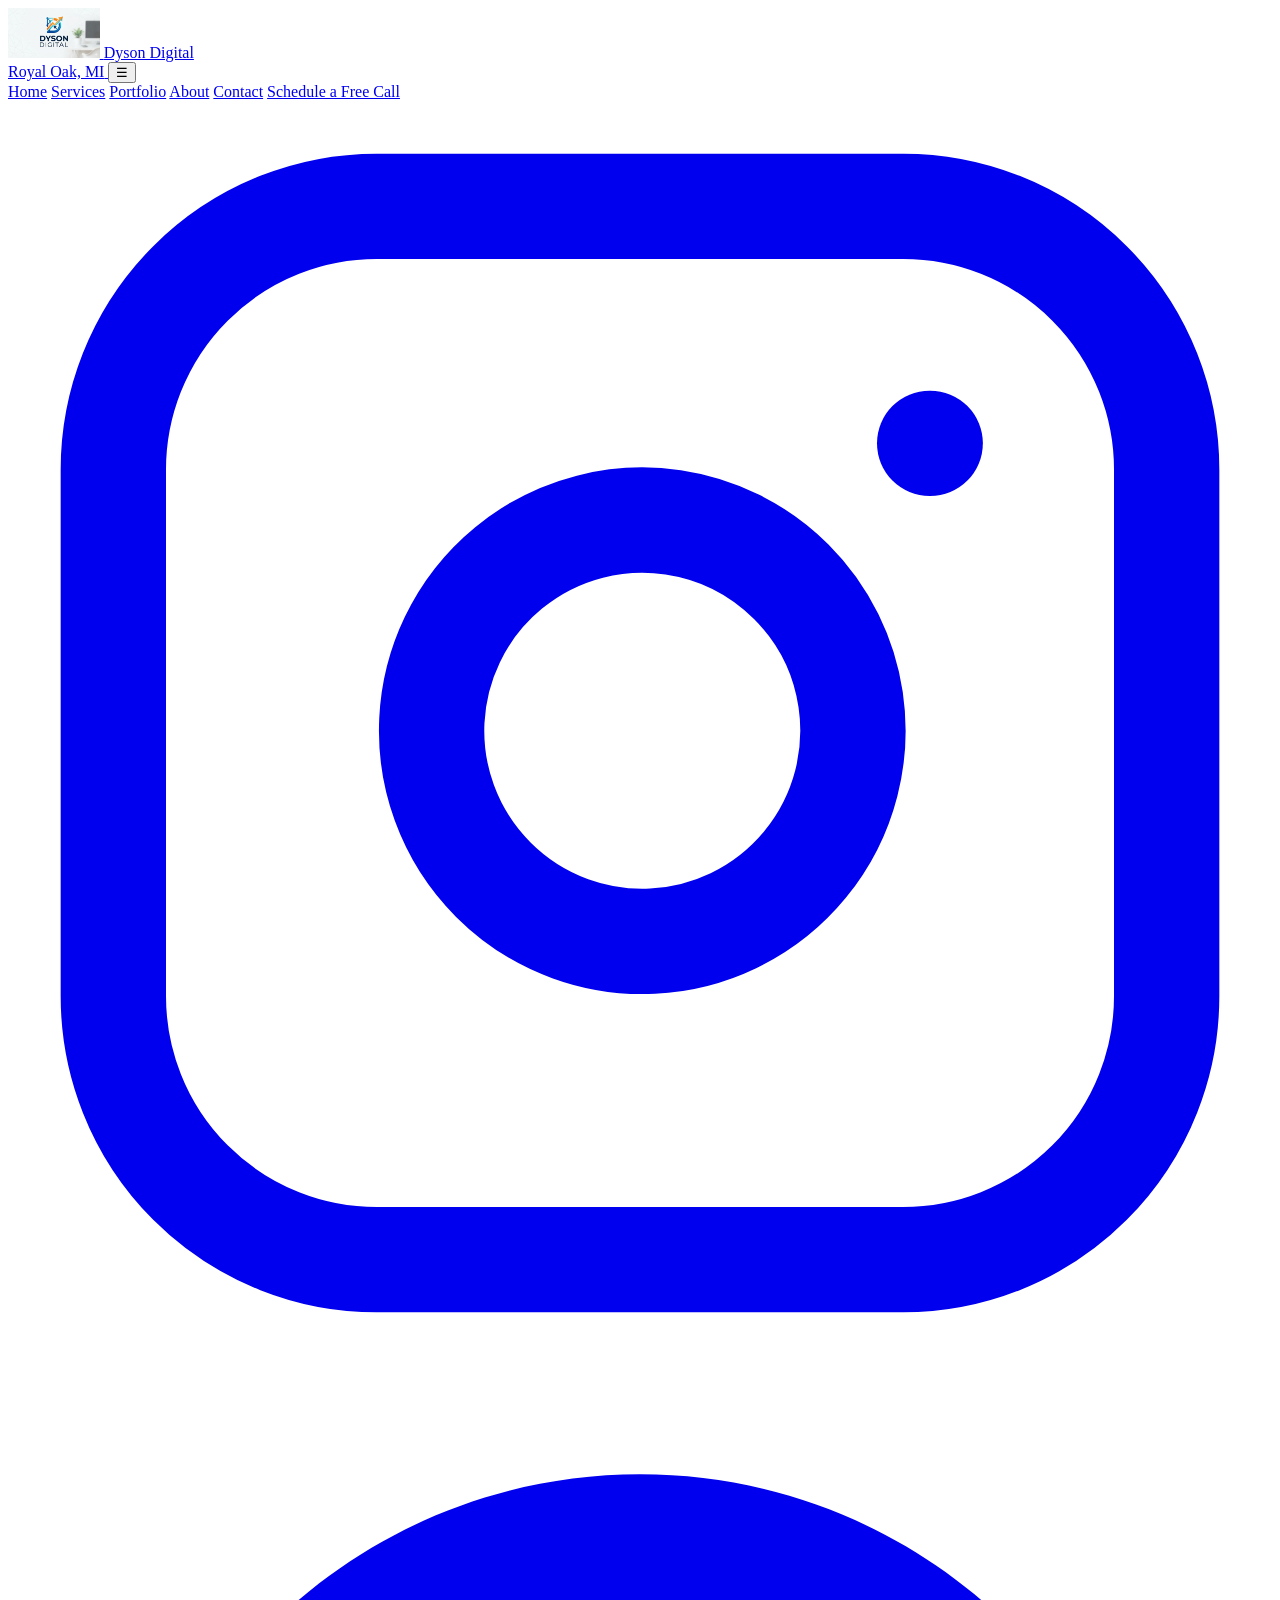
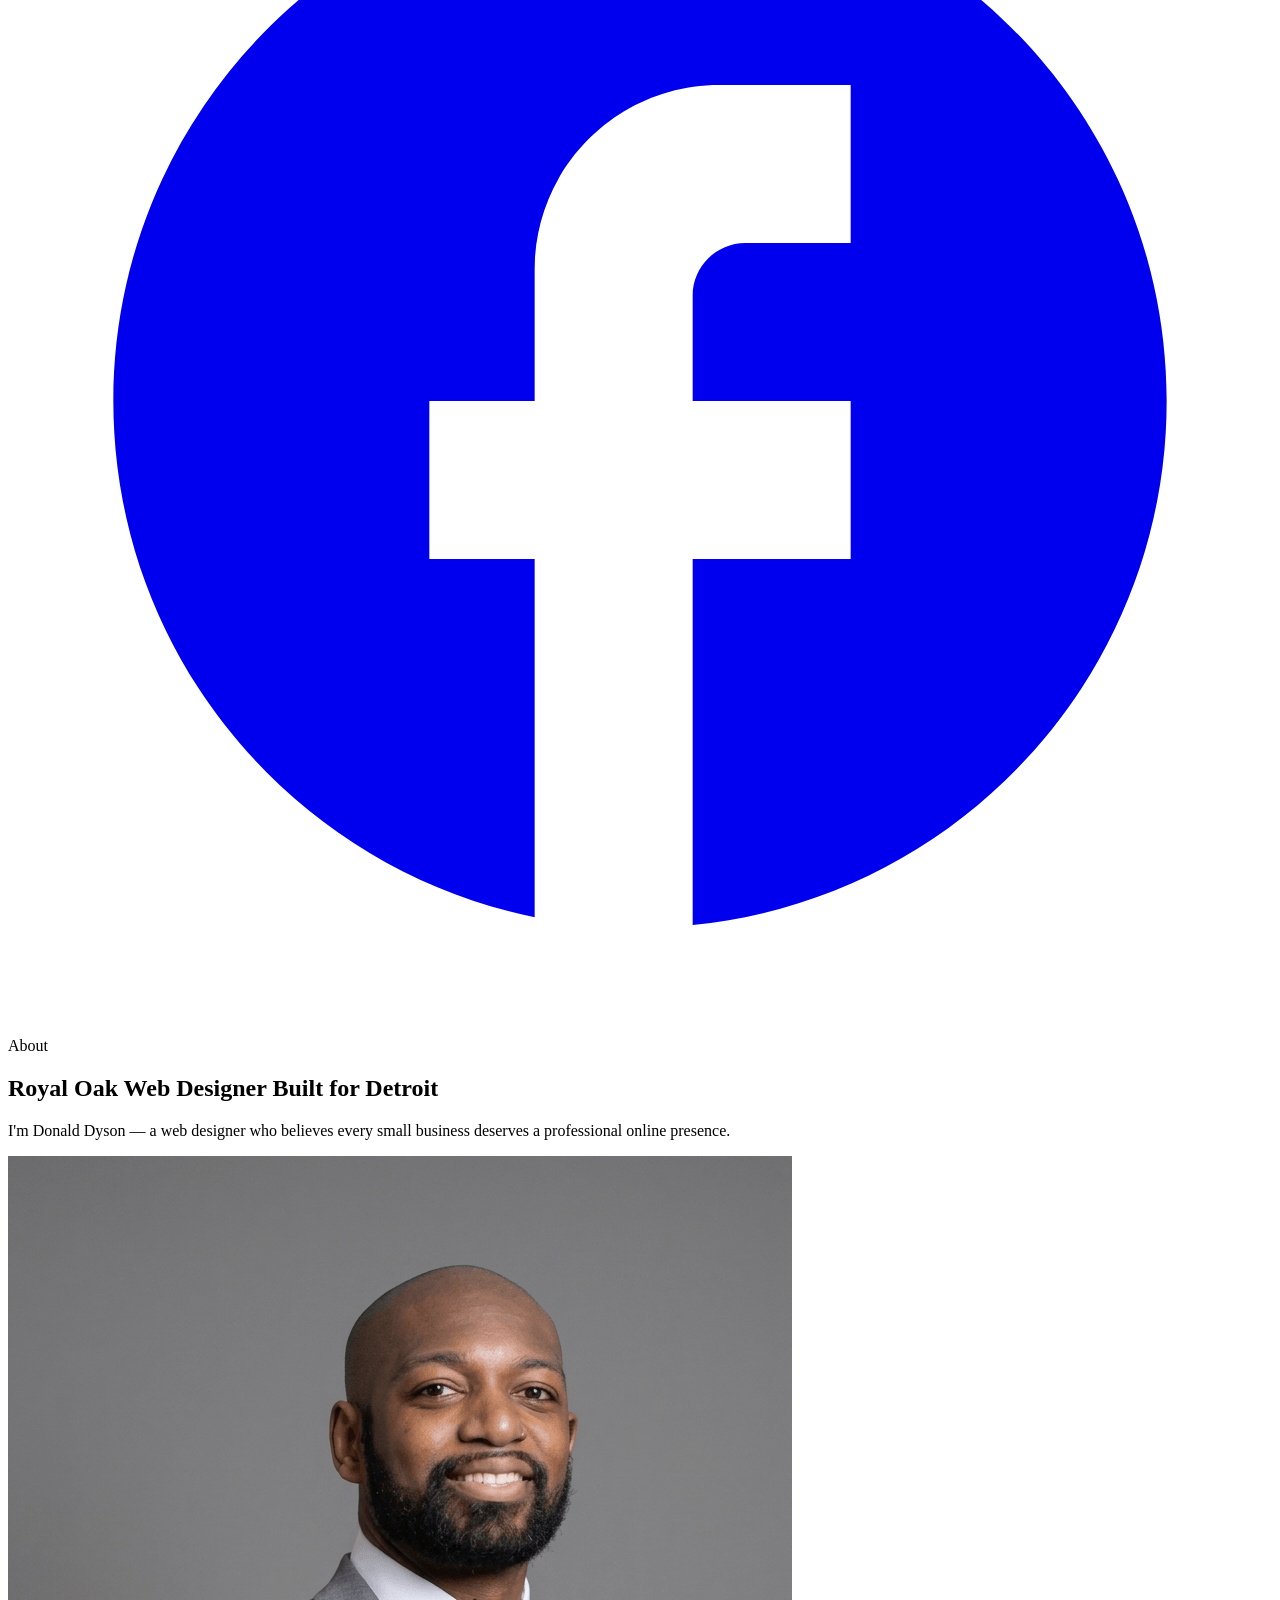
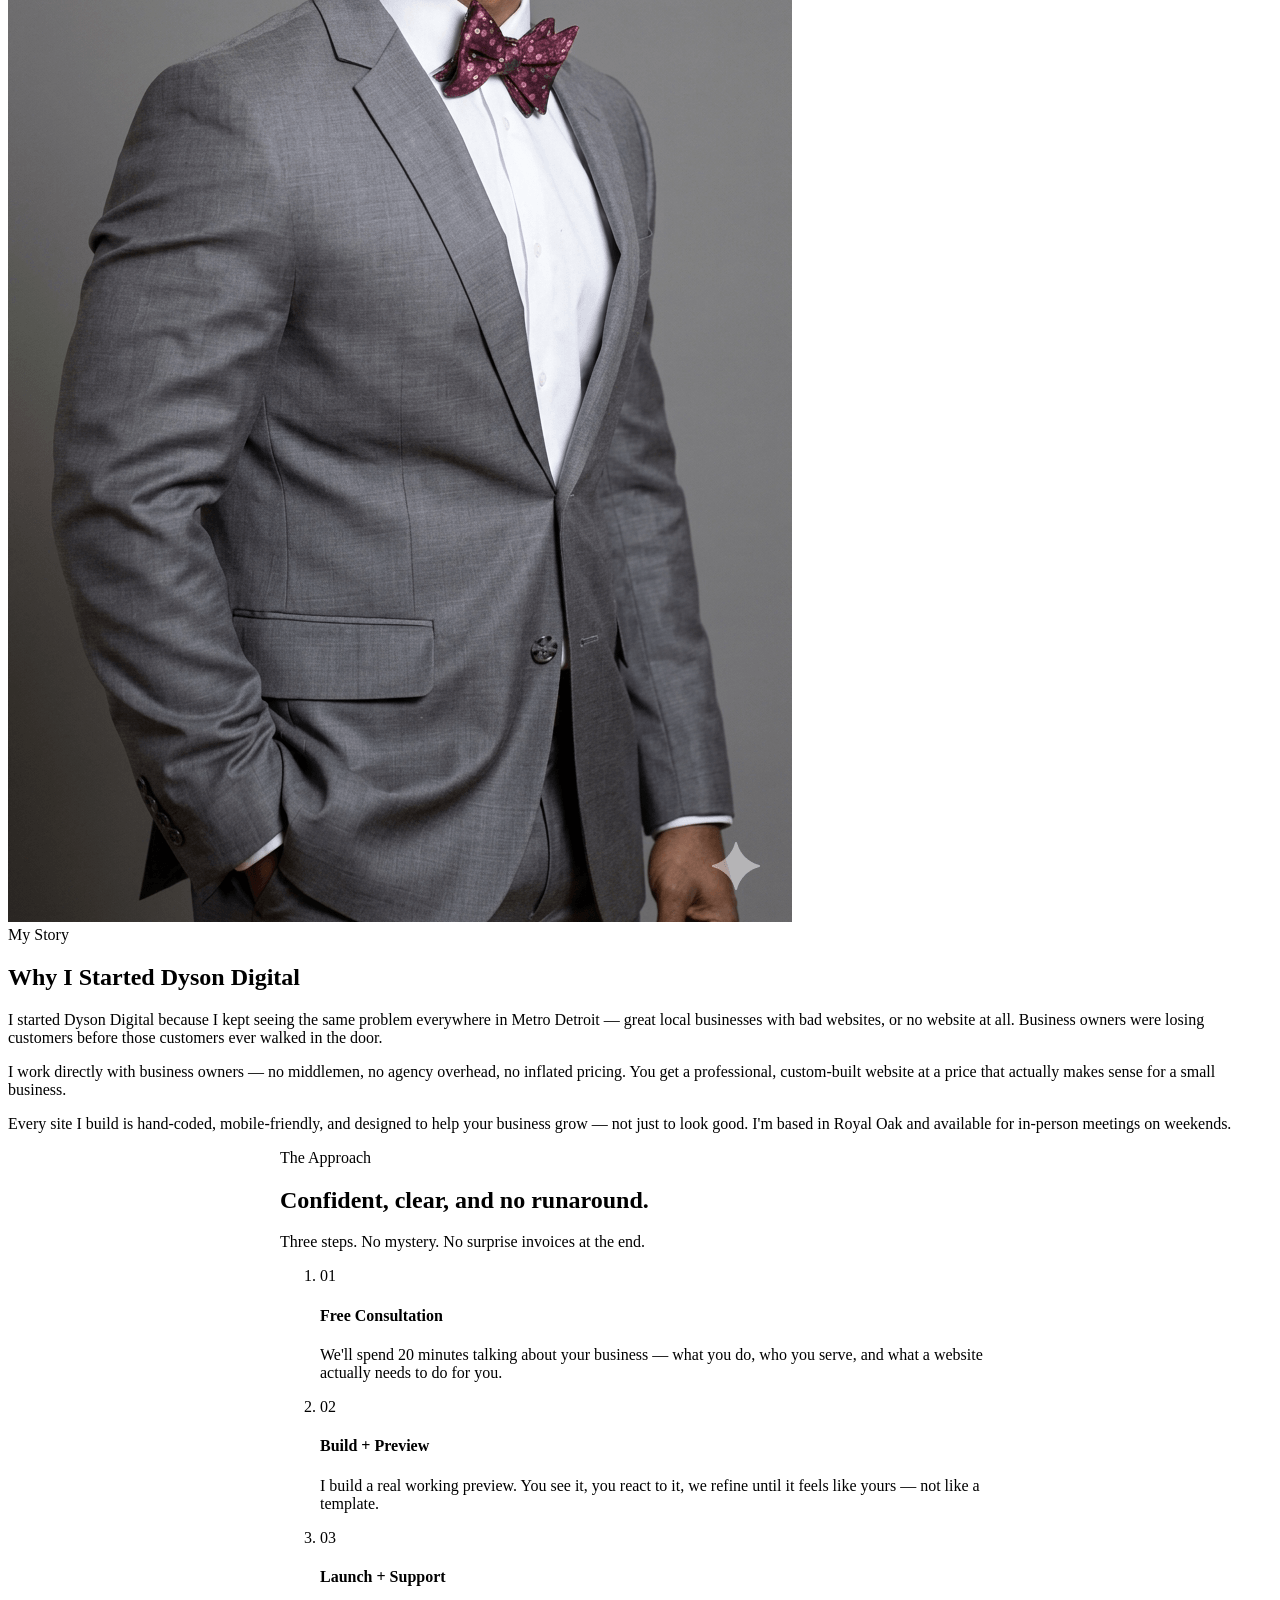
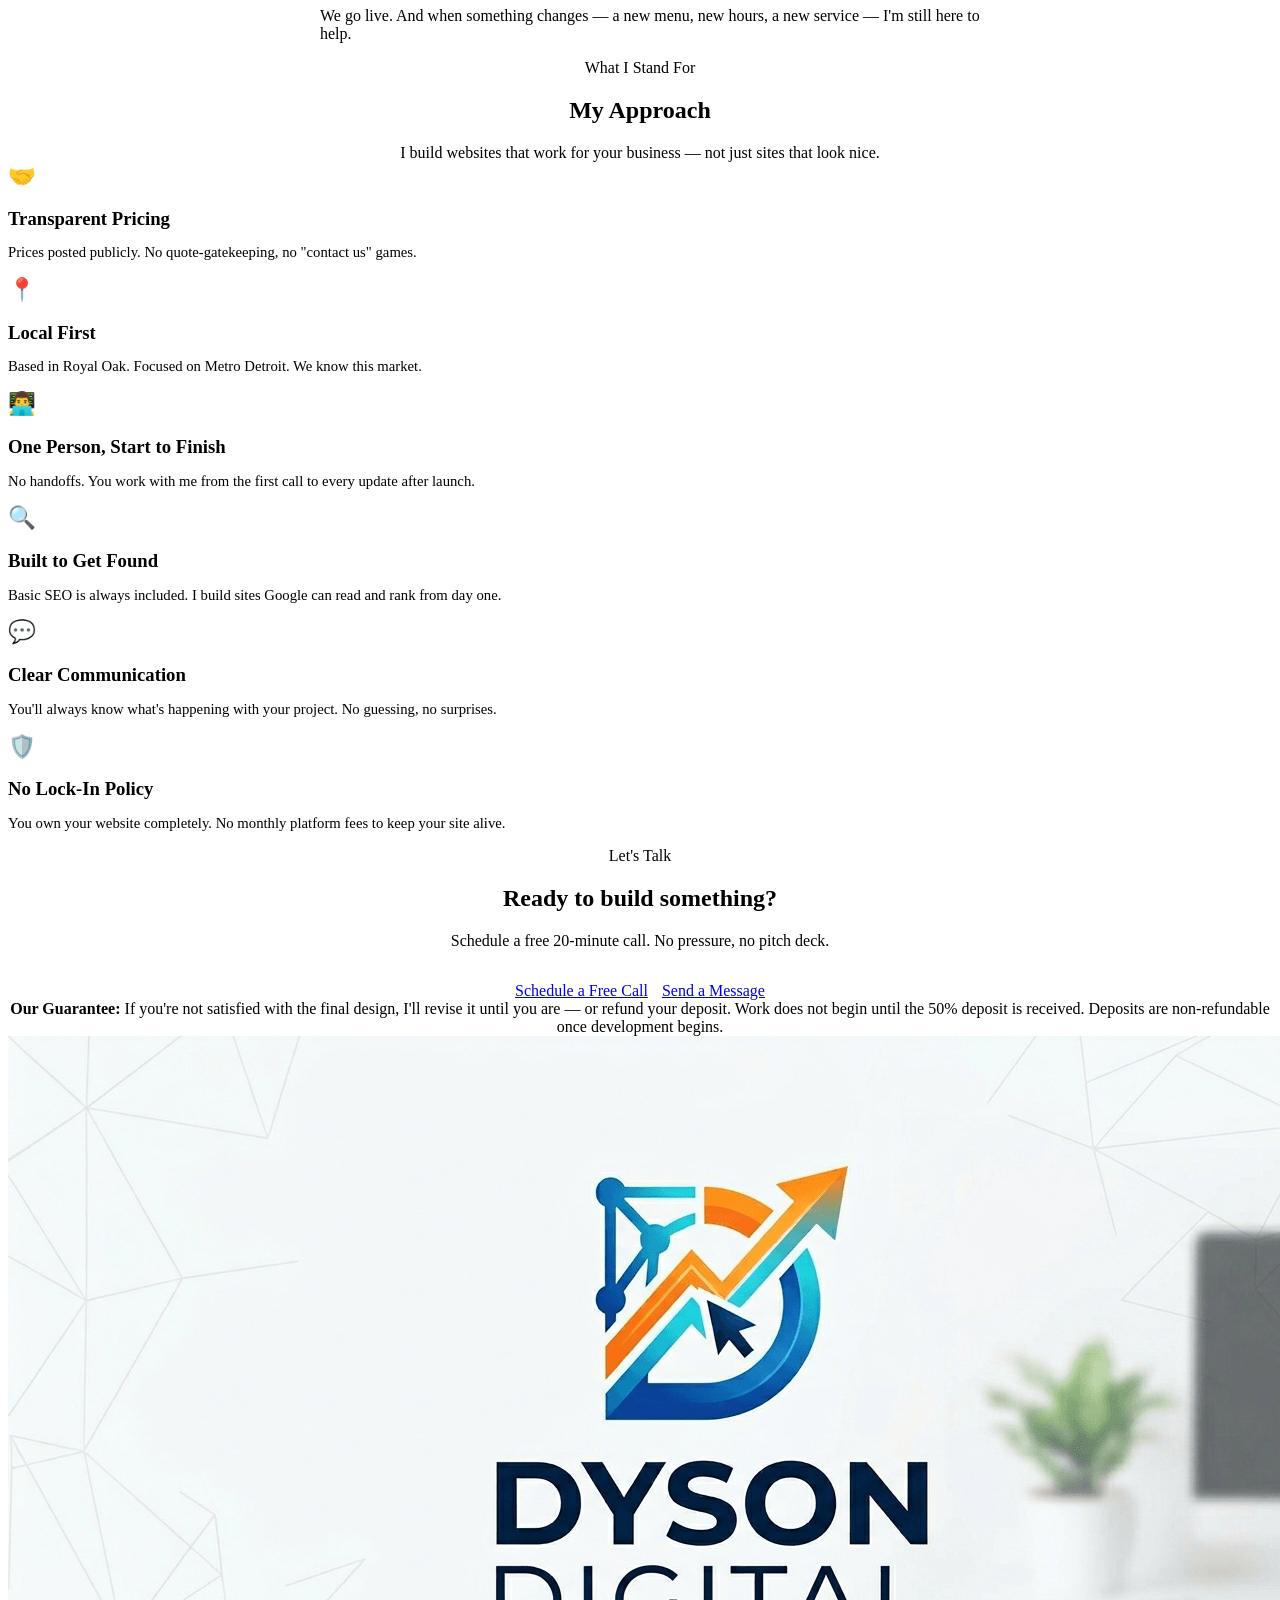
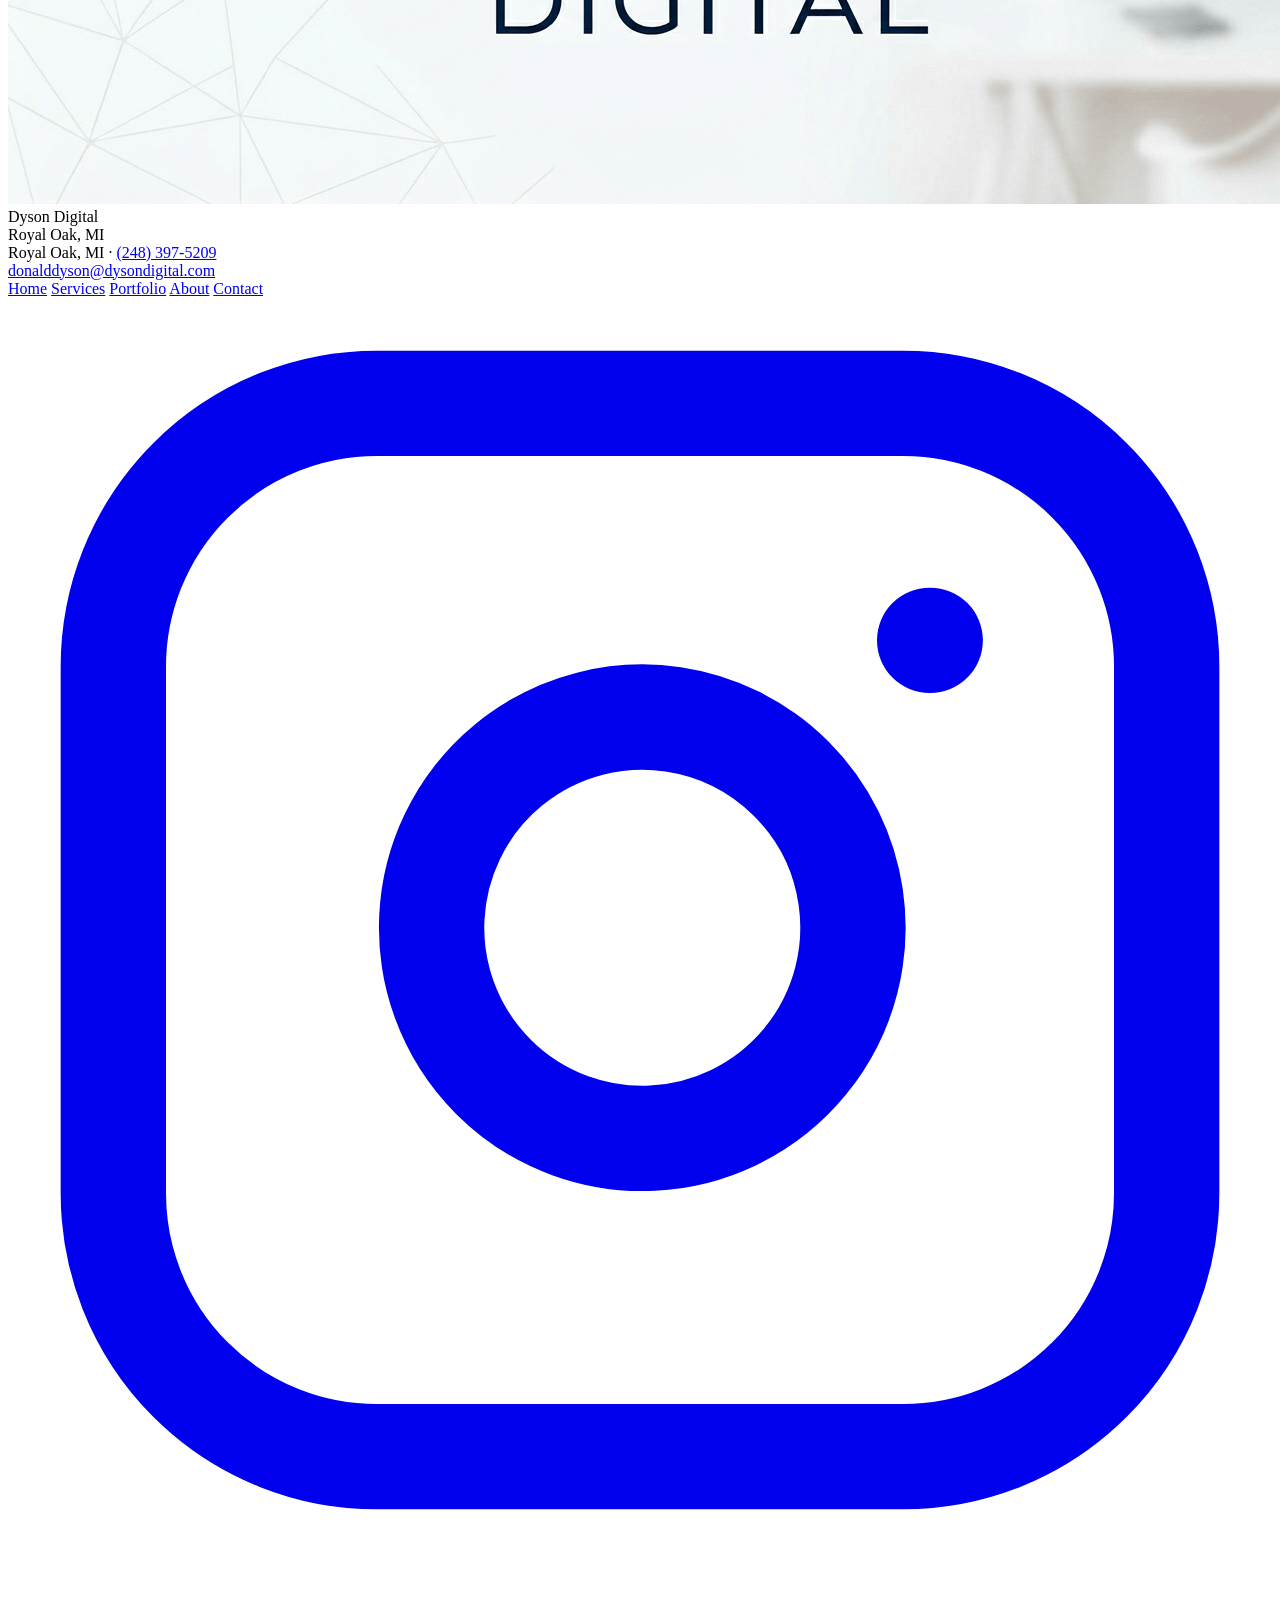
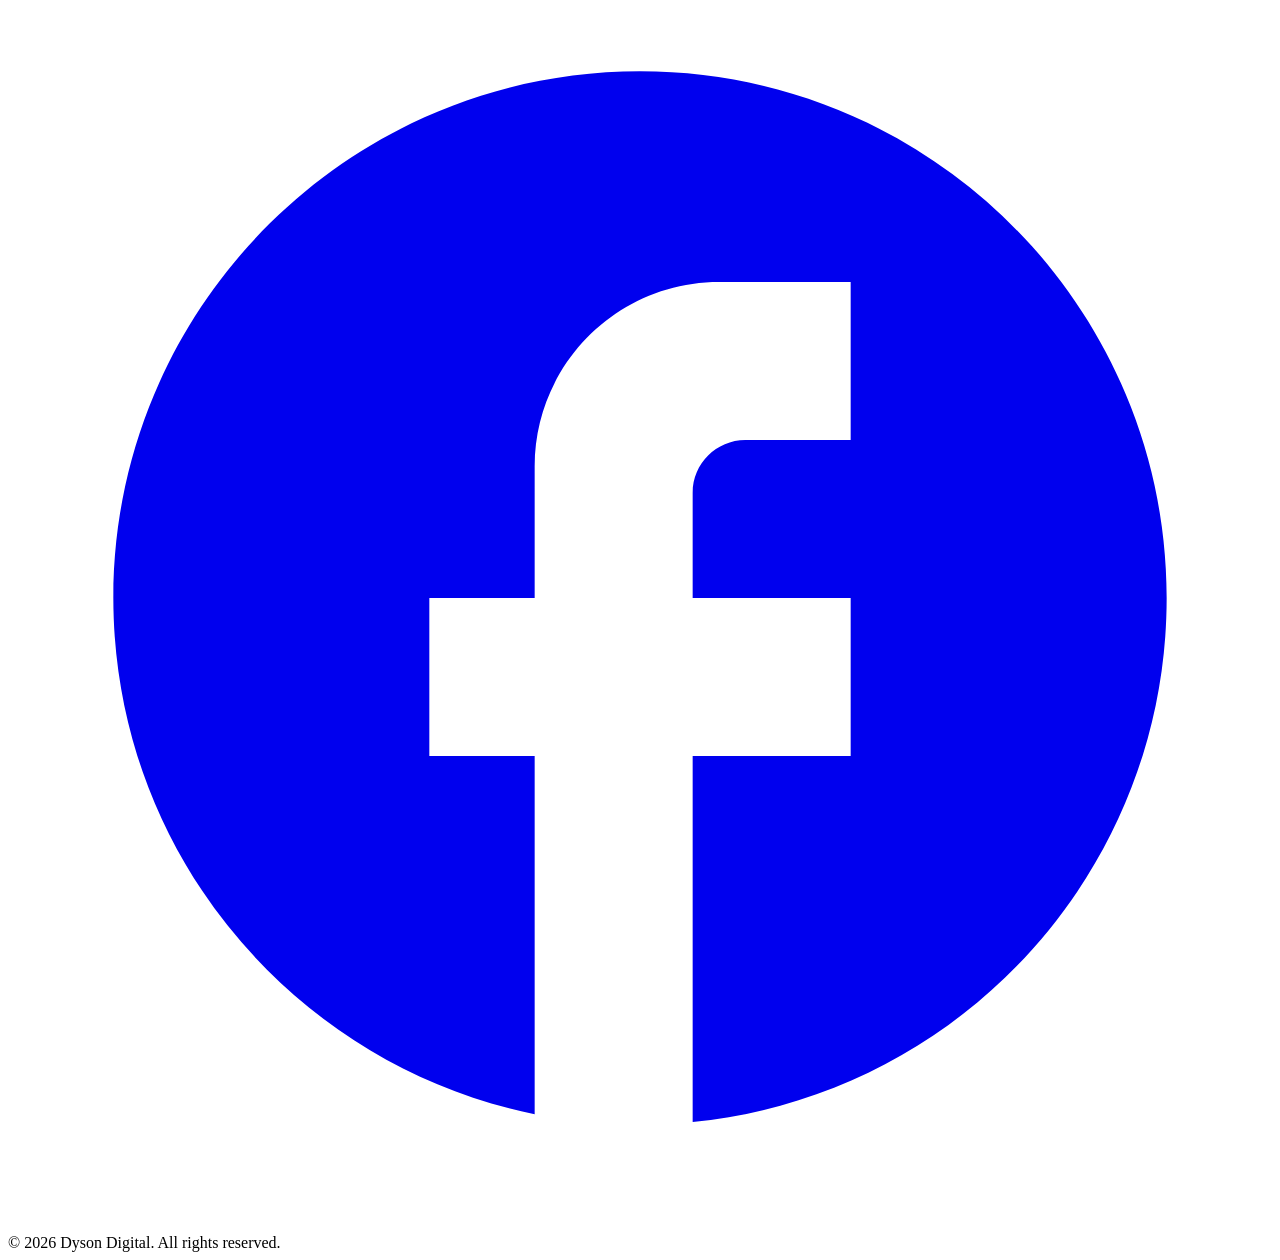
==== about.html @ 603cf249 "Update Google Tag Manager ID in about.html" ====
<!DOCTYPE html>
<html lang="en">
<head>
<!-- Google tag (gtag.js) -->
<script async src="https://www.googletagmanager.com/gtag/js?id=G-K0CQ3J6K0V"></script>
<script>
  window.dataLayer = window.dataLayer || [];
  function gtag(){dataLayer.push(arguments);}
  gtag('js', new Date());

  gtag('config', 'G-K0CQ3J6K0V');
</script>

<script>window.dataLayer=window.dataLayer||[];function gtag(){dataLayer.push(arguments);}gtag('js',new Date());gtag('config','G-XXXXXXXXXX');</script>
<meta charset="UTF-8">
<meta name="viewport" content="width=device-width, initial-scale=1.0">
<title>About Donald Dyson | Founder of Dyson Digital Royal Oak MI</title>
<meta name="description" content="Meet Donald Dyson, founder of Dyson Digital in Royal Oak, MI. Personal, hands-on web design and SEO for Metro Detroit small businesses since day one.">
<link rel="canonical" href="https://dysondigital.com/about.html">
<meta name="robots" content="index, follow">
<meta property="og:title" content="About Donald Dyson | Dyson Digital">
<meta property="og:description" content="Meet Donald Dyson, founder of Dyson Digital. Personal, hands-on web design for Metro Detroit small businesses.">
<meta property="og:image" content="https://dysondigital.com/images/og-preview.jpg">
<meta property="og:url" content="https://dysondigital.com/about.html">
<meta property="og:type" content="website">
<meta name="twitter:card" content="summary_large_image">
<meta name="twitter:title" content="About Donald Dyson | Dyson Digital">
<meta name="twitter:description" content="Meet Donald Dyson, founder of Dyson Digital. Personal, hands-on web design for Metro Detroit small businesses.">
<meta name="twitter:image" content="https://dysondigital.com/images/og-preview.jpg">
<link rel="icon" type="image/png" href="favicon.png">
<link rel="apple-touch-icon" href="favicon.png">
<meta name="theme-color" content="#1d6aff">
<link rel="stylesheet" href="style.css">

<!-- Organization + Founder -->
<script type="application/ld+json">
{
  "@context": "https://schema.org",
  "@type": "Organization",
  "name": "Dyson Digital",
  "url": "https://dysondigital.com",
  "logo": "https://dysondigital.com/images/dysondigitallogo.png",
  "founder": {
    "@type": "Person",
    "name": "Donald Dyson",
    "jobTitle": "Founder & Web Designer",
    "image": "https://dysondigital.com/images/greysuit.png",
    "worksFor": {
      "@type": "Organization",
      "name": "Dyson Digital"
    },
    "address": {
      "@type": "PostalAddress",
      "addressLocality": "Royal Oak",
      "addressRegion": "MI",
      "addressCountry": "US"
    }
  },
  "sameAs": [
    "https://www.instagram.com/dyson.digital",
    "https://www.facebook.com/profile.php?id=61573208819457"
  ]
}
</script>

<!-- Breadcrumbs -->
<script type="application/ld+json">
{
  "@context": "https://schema.org",
  "@type": "BreadcrumbList",
  "itemListElement": [
    {"@type": "ListItem", "position": 1, "name": "Home", "item": "https://dysondigital.com/"},
    {"@type": "ListItem", "position": 2, "name": "About", "item": "https://dysondigital.com/about.html"}
  ]
}
</script>
</head>
<body>

<header>
  <a href="index.html" class="logo-wrap" aria-label="Dyson Digital home">
    <img src="images/dysondigitallogo.png" alt="Dyson Digital logo" height="50" loading="lazy">
    <span>
      <span class="logo-text">Dyson Digital</span><br>
      <span class="logo-sub">Royal Oak, MI</span>
    </span>
  </a>
  <button class="menu-toggle" aria-label="Toggle navigation menu" aria-expanded="false" aria-controls="main-nav" onclick="const n=document.getElementById('main-nav');n.classList.toggle('active');this.setAttribute('aria-expanded',n.classList.contains('active'));">&#9776;</button>
  <nav id="main-nav">
    <a href="index.html">Home</a>
    <a href="services.html">Services</a>
    <a href="portfolio.html">Portfolio</a>
    <a href="about.html" class="active">About</a>
    <a href="contact.html">Contact</a>
    <a href="https://calendly.com/donalddyson-dysondigital" target="_blank" rel="noopener" class="btn-nav">Schedule a Free Call</a>
    <div class="social-icons">
      <a href="https://www.instagram.com/dyson.digital?igsh=MTFlbjN6anN3eXRmOQ%3D%3D&amp;utm_source=qr" target="_blank" rel="noopener" aria-label="Dyson Digital on Instagram">
        <svg viewBox="0 0 24 24" fill="none" stroke="currentColor" stroke-width="2" stroke-linecap="round" stroke-linejoin="round"><rect x="2" y="2" width="20" height="20" rx="5" ry="5"/><path d="M16 11.37A4 4 0 1 1 12.63 8 4 4 0 0 1 16 11.37z"/><line x1="17.5" y1="6.5" x2="17.51" y2="6.5"/></svg>
      </a>
      <a href="https://www.facebook.com/profile.php?id=61573208819457&amp;mibextid=wwXIfr" target="_blank" rel="noopener" aria-label="Dyson Digital on Facebook">
        <svg viewBox="0 0 24 24" fill="currentColor"><path d="M22 12c0-5.52-4.48-10-10-10S2 6.48 2 12c0 4.84 3.44 8.87 8 9.8V15H8v-3h2V9.5C10 7.57 11.57 6 13.5 6H16v3h-2c-.55 0-1 .45-1 1v2h3v3h-3v6.95c5.05-.5 9-4.76 9-9.95z"/></svg>
      </a>
    </div>
  </nav>
</header>

<!-- PAGE HERO -->
<section class="page-hero">
  <span class="sl">About</span>
  <h1>Royal Oak Web Designer Built for Detroit</h1>
  <p>I'm Donald Dyson — a web designer who believes every small business deserves a professional online presence.</p>
</section>

<!-- ABOUT MAIN -->
<section>
  <div class="container">
    <div class="grid-2">
      <div class="about-img">
        <img src="images/greysuit.png" alt="Donald Dyson, founder of Dyson Digital in Royal Oak MI" loading="lazy">
      </div>
      <div class="about-text">
        <span class="sl">My Story</span>
        <h2 class="st">Why I Started Dyson Digital</h2>
        <p>I started Dyson Digital because I kept seeing the same problem everywhere in Metro Detroit — great local businesses with bad websites, or no website at all. Business owners were losing customers before those customers ever walked in the door.</p>
        <p>I work directly with business owners — no middlemen, no agency overhead, no inflated pricing. You get a professional, custom-built website at a price that actually makes sense for a small business.</p>
        <p>Every site I build is hand-coded, mobile-friendly, and designed to help your business grow — not just to look good. I'm based in Royal Oak and available for in-person meetings on weekends.</p>
      </div>
    </div>
  </div>
</section>

<!-- APPROACH -->
<section class="section-light">
  <div class="container">
    <div style="max-width:720px;margin:0 auto;">
      <span class="sl">The Approach</span>
      <h2 class="st">Confident, clear, and no runaround.</h2>
      <p class="ss">Three steps. No mystery. No surprise invoices at the end.</p>
      <ol class="steps-list">
        <li>
          <span class="step-num">01</span>
          <div class="step-body">
            <h4>Free Consultation</h4>
            <p>We'll spend 20 minutes talking about your business — what you do, who you serve, and what a website actually needs to do for you.</p>
          </div>
        </li>
        <li>
          <span class="step-num">02</span>
          <div class="step-body">
            <h4>Build + Preview</h4>
            <p>I build a real working preview. You see it, you react to it, we refine until it feels like yours — not like a template.</p>
          </div>
        </li>
        <li>
          <span class="step-num">03</span>
          <div class="step-body">
            <h4>Launch + Support</h4>
            <p>We go live. And when something changes — a new menu, new hours, a new service — I'm still here to help.</p>
          </div>
        </li>
      </ol>
    </div>
  </div>
</section>

<!-- VALUES -->
<section>
  <div class="container">
    <div class="sh" style="text-align:center;">
      <span class="sl">What I Stand For</span>
      <h2 class="st">My Approach</h2>
      <p class="ss" style="margin:0 auto;">I build websites that work for your business — not just sites that look nice.</p>
    </div>
    <div class="grid-3">
      <div class="card">
        <div class="service-icon" aria-hidden="true" style="font-size:1.4rem;">&#129309;</div>
        <h3 style="margin-bottom:0.5rem;">Transparent Pricing</h3>
        <p style="color:var(--muted);font-size:0.92rem;font-weight:300;">Prices posted publicly. No quote-gatekeeping, no "contact us" games.</p>
      </div>
      <div class="card">
        <div class="service-icon" aria-hidden="true" style="font-size:1.4rem;">&#128205;</div>
        <h3 style="margin-bottom:0.5rem;">Local First</h3>
        <p style="color:var(--muted);font-size:0.92rem;font-weight:300;">Based in Royal Oak. Focused on Metro Detroit. We know this market.</p>
      </div>
      <div class="card">
        <div class="service-icon" aria-hidden="true" style="font-size:1.4rem;">&#128104;&#8205;&#128187;</div>
        <h3 style="margin-bottom:0.5rem;">One Person, Start to Finish</h3>
        <p style="color:var(--muted);font-size:0.92rem;font-weight:300;">No handoffs. You work with me from the first call to every update after launch.</p>
      </div>
      <div class="card">
        <div class="service-icon" aria-hidden="true" style="font-size:1.4rem;">&#128269;</div>
        <h3 style="margin-bottom:0.5rem;">Built to Get Found</h3>
        <p style="color:var(--muted);font-size:0.92rem;font-weight:300;">Basic SEO is always included. I build sites Google can read and rank from day one.</p>
      </div>
      <div class="card">
        <div class="service-icon" aria-hidden="true" style="font-size:1.4rem;">&#128172;</div>
        <h3 style="margin-bottom:0.5rem;">Clear Communication</h3>
        <p style="color:var(--muted);font-size:0.92rem;font-weight:300;">You'll always know what's happening with your project. No guessing, no surprises.</p>
      </div>
      <div class="card">
        <div class="service-icon" aria-hidden="true" style="font-size:1.4rem;">&#128737;&#65039;</div>
        <h3 style="margin-bottom:0.5rem;">No Lock-In Policy</h3>
        <p style="color:var(--muted);font-size:0.92rem;font-weight:300;">You own your website completely. No monthly platform fees to keep your site alive.</p>
      </div>
    </div>
  </div>
</section>

<!-- CTA -->
<section class="section-light">
  <div class="container" style="text-align:center;">
    <span class="sl">Let's Talk</span>
    <h2 class="st">Ready to build something?</h2>
    <p class="ss" style="margin:0 auto 2rem;">Schedule a free 20-minute call. No pressure, no pitch deck.</p>
    <div style="display:flex;gap:14px;justify-content:center;flex-wrap:wrap;">
      <a href="https://calendly.com/donalddyson-dysondigital" target="_blank" rel="noopener" class="btn">Schedule a Free Call</a>
      <a href="contact.html" class="btn btn-outline">Send a Message</a>
    </div>
    <div class="guarantee-box">
      <strong>Our Guarantee:</strong> If you're not satisfied with the final design, I'll revise it until you are — or refund your deposit. Work does not begin until the 50% deposit is received. Deposits are non-refundable once development begins.
    </div>
  </div>
</section>

<!-- FOOTER -->
<footer>
  <div class="fi">
    <div class="footer-brand">
      <img src="images/dysondigitallogo.png" alt="Dyson Digital logo" loading="lazy">
      <div>
        <span class="logo-text">Dyson Digital</span><br>
        <span class="logo-sub">Royal Oak, MI</span>
      </div>
    </div>
    <div class="footer-contact">
      Royal Oak, MI &middot; <a href="tel:+12483975209">(248) 397-5209</a><br>
      <a href="mailto:donalddyson@dysondigital.com">donalddyson@dysondigital.com</a>
    </div>
    <div class="fl">
      <a href="index.html">Home</a>
      <a href="services.html">Services</a>
      <a href="portfolio.html">Portfolio</a>
      <a href="about.html">About</a>
      <a href="contact.html">Contact</a>
    </div>
    <div class="footer-social">
      <a href="https://www.instagram.com/dyson.digital?igsh=MTFlbjN6anN3eXRmOQ%3D%3D&amp;utm_source=qr" target="_blank" rel="noopener" aria-label="Dyson Digital on Instagram">
        <svg viewBox="0 0 24 24" fill="none" stroke="currentColor" stroke-width="2" stroke-linecap="round" stroke-linejoin="round"><rect x="2" y="2" width="20" height="20" rx="5" ry="5"/><path d="M16 11.37A4 4 0 1 1 12.63 8 4 4 0 0 1 16 11.37z"/><line x1="17.5" y1="6.5" x2="17.51" y2="6.5"/></svg>
      </a>
      <a href="https://www.facebook.com/profile.php?id=61573208819457&amp;mibextid=wwXIfr" target="_blank" rel="noopener" aria-label="Dyson Digital on Facebook">
        <svg viewBox="0 0 24 24" fill="currentColor"><path d="M22 12c0-5.52-4.48-10-10-10S2 6.48 2 12c0 4.84 3.44 8.87 8 9.8V15H8v-3h2V9.5C10 7.57 11.57 6 13.5 6H16v3h-2c-.55 0-1 .45-1 1v2h3v3h-3v6.95c5.05-.5 9-4.76 9-9.95z"/></svg>
      </a>
    </div>
  </div>
  <div class="footer-bottom">
    <span class="fc">&copy; 2026 Dyson Digital. All rights reserved.</span>
  </div>
</footer>

</body>
</html>
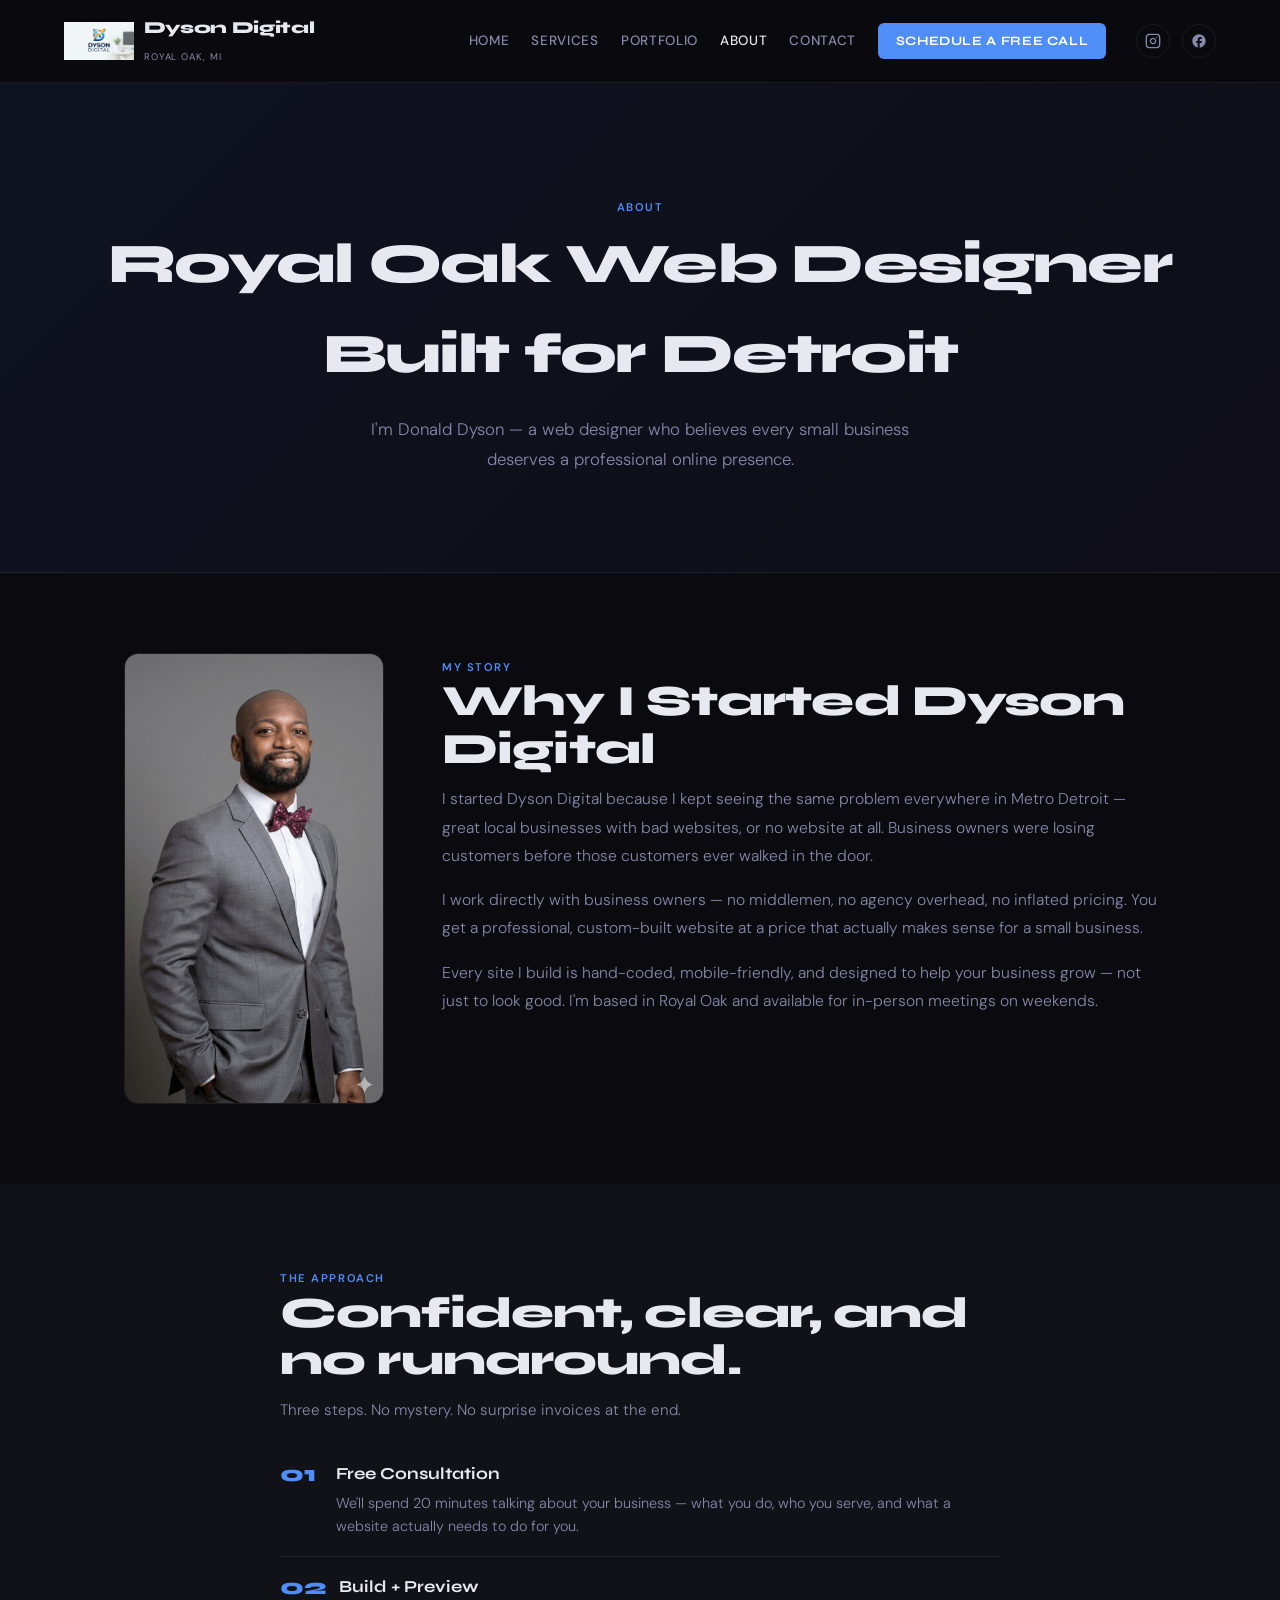
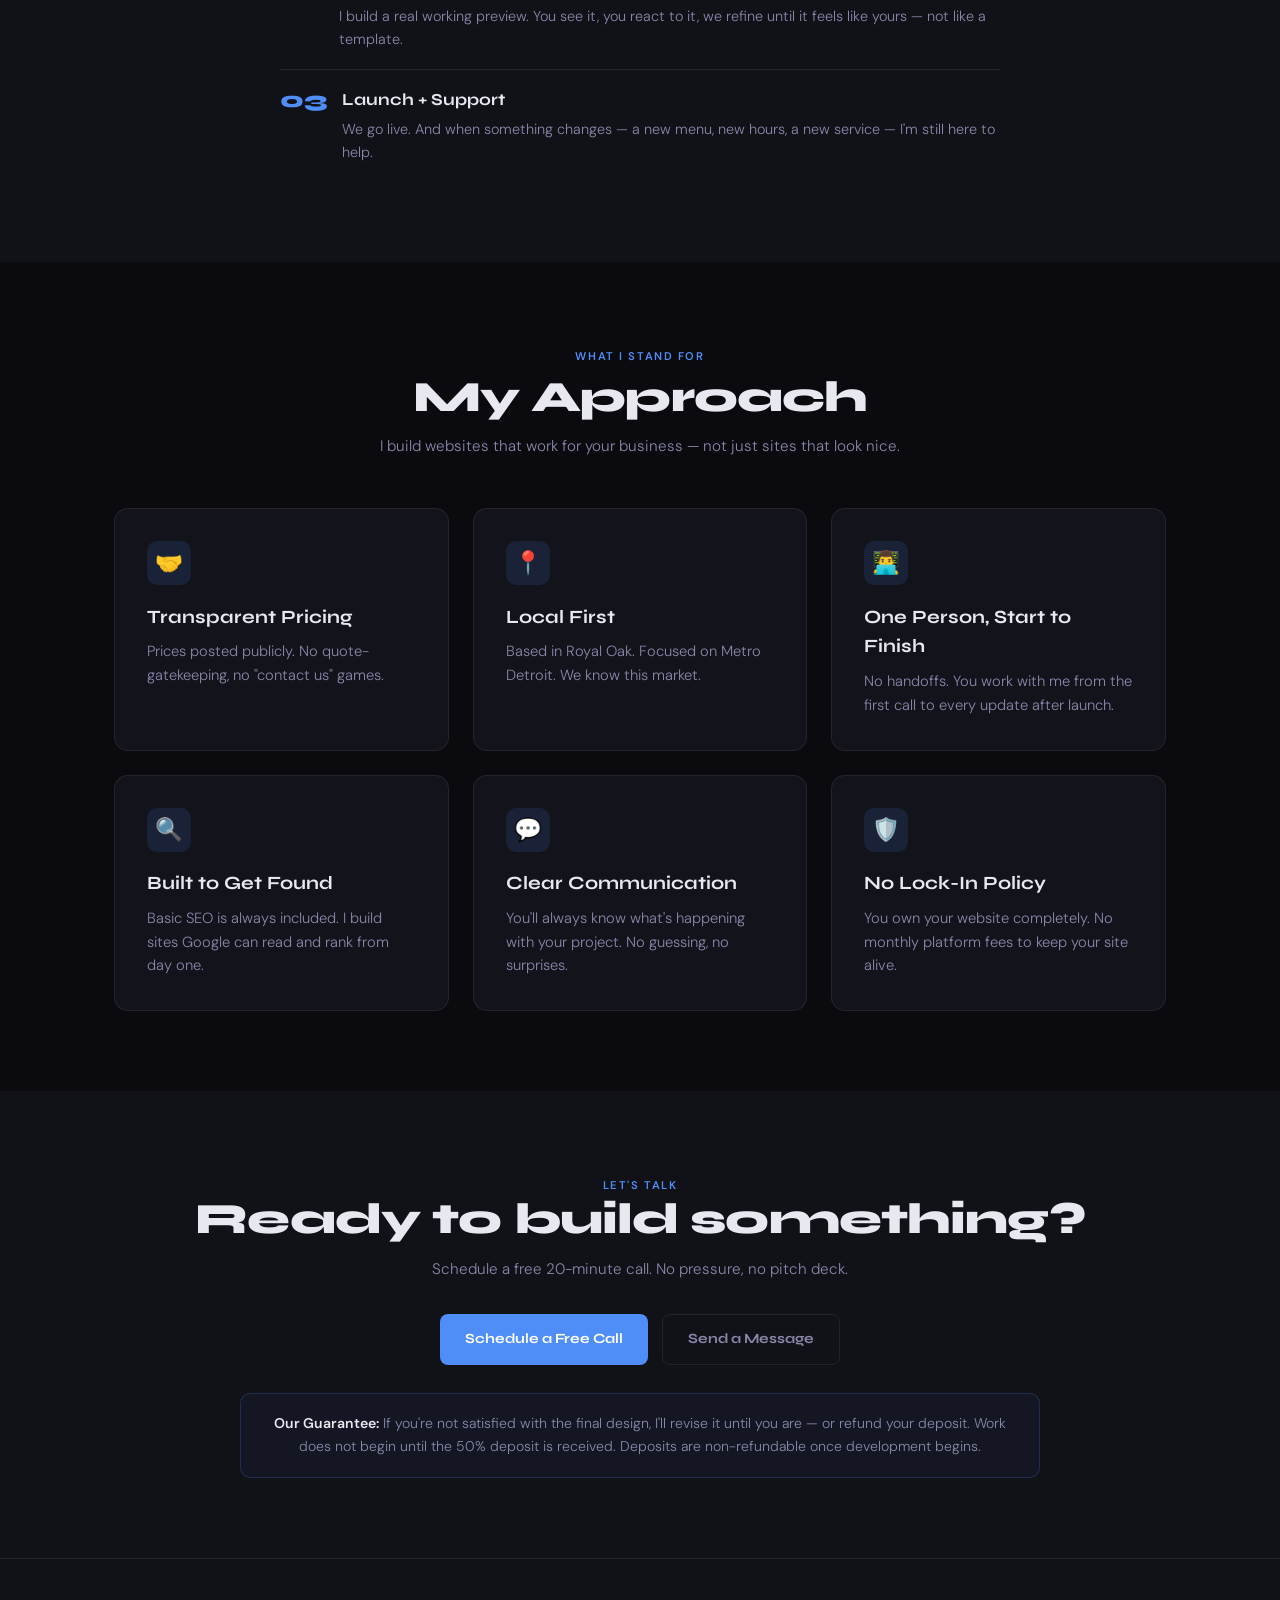
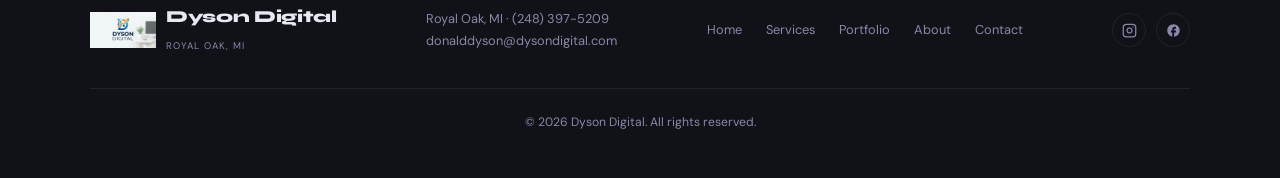
==== commit b883ddea: "Integrate Clarity tracking script in about.html Added Clarity tracking script to the about page." ====
--- a/about.html
+++ b/about.html
@@ -10,8 +10,13 @@
 
   gtag('config', 'G-K0CQ3J6K0V');
 </script>
-
-<script>window.dataLayer=window.dataLayer||[];function gtag(){dataLayer.push(arguments);}gtag('js',new Date());gtag('config','G-XXXXXXXXXX');</script>
+<script type="text/javascript">
+    (function(c,l,a,r,i,t,y){
+        c[a]=c[a]||function(){(c[a].q=c[a].q||[]).push(arguments)};
+        t=l.createElement(r);t.async=1;t.src="https://www.clarity.ms/tag/"+i;
+        y=l.getElementsByTagName(r)[0];y.parentNode.insertBefore(t,y);
+    })(window, document, "clarity", "script", "wgfy24dxlt");
+</script>
 <meta charset="UTF-8">
 <meta name="viewport" content="width=device-width, initial-scale=1.0">
 <title>About Donald Dyson | Founder of Dyson Digital Royal Oak MI</title>
--- a/style.css
+++ b/style.css
@@ -0,0 +1,1655 @@
+/* =========================================================
+   Dyson Digital — style.css
+   Single stylesheet for all pages (Home, Services, Portfolio, About, Contact)
+   ========================================================= */
+
+/* -------- Fonts -------- */
+@import url('https://fonts.googleapis.com/css2?family=DM+Sans:wght@300;400;500;700&family=JetBrains+Mono:wght@400;500;600&family=Syne:wght@600;700;800&display=swap');
+
+/* -------- Variables -------- */
+:root{
+  --primary:#4f8ef7;
+  --pdark:#3a7aef;
+  --accent:#7c5cfc;
+  --dark:#0a0a0f;
+  --dark2:#111118;
+  --dark3:#16161f;
+  --card:#13131c;
+  --text:#e8e8f0;
+  --muted:#8888aa;
+  --border:rgba(255,255,255,0.07);
+}
+
+/* -------- Reset -------- */
+*,*::before,*::after{box-sizing:border-box;margin:0;padding:0;}
+html{scroll-behavior:smooth;}
+body{
+  font-family:'DM Sans',sans-serif;
+  background:var(--dark);
+  color:var(--text);
+  line-height:1.6;
+  overflow-x:hidden;
+}
+h1,h2,h3,h4{font-family:'Syne',sans-serif;}
+a{color:inherit;text-decoration:none;}
+img{max-width:100%;display:block;}
+
+/* -------- Header / Navbar -------- */
+header{
+  background:rgba(10,10,15,0.93);
+  backdrop-filter:blur(14px);
+  -webkit-backdrop-filter:blur(14px);
+  padding:15px 5%;
+  display:flex;
+  justify-content:space-between;
+  align-items:center;
+  border-bottom:1px solid var(--border);
+  position:sticky;
+  top:0;
+  z-index:1000;
+}
+.logo-wrap{display:flex;align-items:center;gap:10px;}
+.logo-wrap img{height:38px;width:auto;}
+.logo-text{font-family:'Syne',sans-serif;font-weight:800;font-size:1.05rem;letter-spacing:-0.02em;}
+.logo-sub{font-size:0.6rem;color:var(--muted);letter-spacing:0.1em;text-transform:uppercase;}
+nav{display:flex;gap:22px;align-items:center;}
+nav a{
+  color:var(--muted);
+  font-weight:500;
+  font-size:0.84rem;
+  text-transform:uppercase;
+  letter-spacing:0.05em;
+  transition:color 0.2s;
+}
+nav a:hover,nav a.active{color:var(--text);}
+.btn-nav{
+  background:var(--primary);
+  color:#fff!important;
+  padding:0.5rem 1.1rem;
+  border-radius:6px;
+  font-family:'Syne',sans-serif;
+  font-weight:700;
+  font-size:0.8rem;
+  transition:background 0.2s;
+  border:none;
+  cursor:pointer;
+}
+.btn-nav:hover{background:var(--pdark)!important;}
+.social-icons{display:flex;gap:12px;align-items:center;margin-left:8px;}
+.social-icons a{
+  display:inline-flex;
+  align-items:center;
+  justify-content:center;
+  width:34px;
+  height:34px;
+  border-radius:50%;
+  border:1px solid var(--border);
+  color:var(--muted);
+  transition:color 0.2s,border-color 0.2s,background 0.2s;
+}
+.social-icons a:hover{color:var(--primary);border-color:rgba(79,142,247,0.4);}
+.social-icons svg{width:16px;height:16px;}
+.menu-toggle{display:none;font-size:22px;cursor:pointer;color:var(--text);background:none;border:none;}
+
+@media(max-width:768px){
+  .menu-toggle{display:block;}
+  nav{
+    display:none;
+    flex-direction:column;
+    position:absolute;
+    top:100%;
+    left:0;
+    width:100%;
+    background:var(--dark2);
+    border-top:1px solid var(--border);
+    padding:10px 0;
+    gap:0;
+  }
+  nav.active{display:flex;}
+  nav a{
+    padding:13px 5%;
+    border-bottom:1px solid var(--border);
+    width:100%;
+  }
+  .social-icons{display:none;}
+}
+
+/* TABLET RANGE: prevent logo + nav from crushing each other (769px - 1024px).
+   Keeps single-row horizontal layout but tightens all spacing. */
+@media(min-width:769px) and (max-width:1024px){
+  header{padding:12px 3%;}
+  .logo-wrap img{height:34px;}
+  .logo-text{font-size:0.95rem;}
+  .logo-sub{display:none;}
+  nav{gap:14px;}
+  nav a{font-size:0.75rem;letter-spacing:0.03em;}
+  .btn-nav{padding:0.42rem 0.85rem;font-size:0.72rem;}
+  .social-icons{gap:8px;margin-left:4px;}
+  .social-icons a{width:30px;height:30px;}
+  .social-icons svg{width:14px;height:14px;}
+}
+
+/* -------- Buttons -------- */
+.btn{
+  display:inline-flex;
+  align-items:center;
+  gap:5px;
+  padding:13px 25px;
+  background:var(--primary);
+  color:#fff;
+  border-radius:8px;
+  font-family:'Syne',sans-serif;
+  font-weight:700;
+  font-size:0.88rem;
+  transition:background 0.2s,transform 0.15s;
+  border:none;
+  cursor:pointer;
+}
+.btn:hover{background:var(--pdark);transform:translateY(-2px);}
+.btn-outline{
+  background:transparent;
+  border:1px solid var(--border);
+  color:var(--muted);
+}
+.btn-outline:hover{
+  border-color:rgba(79,142,247,0.4);
+  color:var(--text);
+  background:transparent;
+  transform:translateY(-2px);
+}
+.btn-sm{padding:9px 18px;font-size:0.82rem;}
+
+/* -------- Section helpers -------- */
+.sl{
+  font-size:0.7rem;
+  font-weight:600;
+  letter-spacing:0.14em;
+  text-transform:uppercase;
+  color:var(--primary);
+  margin-bottom:0.5rem;
+}
+.st{
+  font-size:clamp(1.8rem,4vw,2.7rem);
+  font-weight:800;
+  letter-spacing:-0.02em;
+  line-height:1.1;
+  margin-bottom:0.75rem;
+}
+.ss{
+  color:var(--muted);
+  font-size:0.95rem;
+  max-width:500px;
+  font-weight:300;
+  line-height:1.75;
+}
+.sh{margin-bottom:3rem;text-align:center;}
+.sh .sl{display:inline-block;}
+.sh .ss{max-width:640px;margin-left:auto;margin-right:auto;}
+.container{max-width:1100px;margin:0 auto;padding:80px 24px;}
+.container-wide{max-width:1200px;margin:0 auto;padding:80px 24px;}
+
+/* -------- Page Hero -------- */
+.page-hero{
+  padding:110px 5% 65px;
+  background:linear-gradient(135deg,rgba(79,142,247,0.07) 0%,rgba(124,92,252,0.04) 100%);
+  border-bottom:1px solid var(--border);
+  text-align:center;
+}
+.page-hero h1{
+  font-size:clamp(2.2rem,5vw,3.5rem);
+  font-weight:800;
+  letter-spacing:-0.03em;
+  margin-bottom:1rem;
+}
+.page-hero p{
+  color:var(--muted);
+  font-size:1.05rem;
+  max-width:540px;
+  margin:0 auto 2rem;
+  font-weight:300;
+  line-height:1.8;
+}
+
+/* -------- Cards -------- */
+.card{
+  background:var(--card);
+  border:1px solid var(--border);
+  border-radius:14px;
+  padding:2rem;
+  transition:transform 0.2s,border-color 0.2s;
+}
+.card:hover{transform:translateY(-4px);border-color:rgba(79,142,247,0.3);}
+
+/* -------- Home Hero -------- */
+.hero{
+  min-height:85vh;
+  display:flex;
+  align-items:center;
+  justify-content:center;
+  padding:0 5%;
+  background:
+    radial-gradient(circle at 20% 30%,rgba(79,142,247,0.10),transparent 45%),
+    radial-gradient(circle at 80% 70%,rgba(124,92,252,0.08),transparent 50%),
+    var(--dark);
+  text-align:center;
+  border-bottom:1px solid var(--border);
+}
+.hero-inner{max-width:820px;}
+.hero h1{
+  font-size:clamp(2.4rem,5.5vw,4rem);
+  font-weight:800;
+  letter-spacing:-0.03em;
+  line-height:1.08;
+  margin-bottom:1.25rem;
+}
+.hero .hero-sub{
+  color:var(--muted);
+  font-size:1.1rem;
+  max-width:600px;
+  margin:0 auto 2.25rem;
+  font-weight:300;
+  line-height:1.7;
+}
+.hero-buttons{display:flex;gap:14px;justify-content:center;flex-wrap:wrap;}
+
+/* -------- Services (white bg on home / keep dark card) -------- */
+.section-light{background:var(--dark2);}
+.grid-4{
+  display:grid;
+  grid-template-columns:repeat(auto-fit,minmax(230px,1fr));
+  gap:1.5rem;
+}
+.grid-3{
+  display:grid;
+  grid-template-columns:repeat(auto-fit,minmax(280px,1fr));
+  gap:1.5rem;
+}
+.grid-2{
+  display:grid;
+  grid-template-columns:repeat(auto-fit,minmax(320px,1fr));
+  gap:2.5rem;
+  align-items:start;
+}
+.service-card h3{
+  font-size:1.15rem;
+  margin-bottom:0.4rem;
+  letter-spacing:-0.01em;
+}
+.service-card .price{
+  color:var(--primary);
+  font-family:'Syne',sans-serif;
+  font-weight:700;
+  font-size:0.85rem;
+  margin-bottom:0.75rem;
+  display:block;
+}
+.service-card p{color:var(--muted);font-size:0.9rem;font-weight:300;}
+.service-icon{
+  width:44px;
+  height:44px;
+  display:flex;
+  align-items:center;
+  justify-content:center;
+  border-radius:10px;
+  background:rgba(79,142,247,0.12);
+  color:var(--primary);
+  margin-bottom:1.1rem;
+}
+.service-icon svg{width:22px;height:22px;}
+
+/* -------- Portfolio -------- */
+.section-gray{background:var(--dark3);}
+.portfolio-card{
+  display:flex;
+  flex-direction:column;
+  gap:1rem;
+  text-align:left;
+}
+.portfolio-logo{
+  background:#fff;
+  border-radius:10px;
+  padding:1.5rem;
+  height:150px;
+  display:flex;
+  align-items:center;
+  justify-content:center;
+  margin-bottom:0.5rem;
+}
+.portfolio-logo img{
+  max-height:100%;
+  max-width:80%;
+  width:auto;
+  object-fit:contain;
+}
+.portfolio-card h3{font-size:1.15rem;letter-spacing:-0.01em;}
+.portfolio-card p{color:var(--muted);font-size:0.9rem;font-weight:300;min-height:3.5em;}
+.portfolio-card .btn{align-self:flex-start;margin-top:0.25rem;}
+
+/* -------- Approach (dark, 2-col) -------- */
+.approach-img{
+  border-radius:14px;
+  overflow:hidden;
+  border:1px solid var(--border);
+}
+.approach-img img{width:100%;height:auto;display:block;}
+.steps-list{list-style:none;padding:0;margin:1.25rem 0 0;}
+.steps-list li{
+  display:flex;
+  gap:1rem;
+  padding:1.1rem 0;
+  border-bottom:1px solid var(--border);
+  align-items:flex-start;
+}
+.steps-list li:last-child{border-bottom:none;}
+.step-num{
+  font-family:'Syne',sans-serif;
+  font-weight:800;
+  font-size:1.4rem;
+  color:var(--primary);
+  min-width:40px;
+  line-height:1;
+  padding-top:2px;
+}
+.step-body h4{font-size:1.05rem;margin-bottom:0.25rem;}
+.step-body p{color:var(--muted);font-size:0.9rem;font-weight:300;}
+
+/* -------- About -------- */
+.about-img{
+  border-radius:14px;
+  overflow:hidden;
+  border:1px solid var(--border);
+  max-width:260px;
+  margin:0 auto;
+}
+@media(max-width:860px){
+  .about-img{max-width:100%;}
+}
+.about-img img{width:100%;height:auto;display:block;}
+
+/* About page grid: narrow image column, wide text column (desktop only) */
+@media(min-width:861px){
+  .grid-2:has(> .about-img){
+    grid-template-columns:280px 1fr;
+    gap:3rem;
+    align-items:start;
+  }
+}
+.about-text p{
+  color:var(--muted);
+  font-size:0.98rem;
+  font-weight:300;
+  margin-bottom:1rem;
+  line-height:1.8;
+}
+.about-text p strong{color:var(--text);font-weight:500;}
+
+/* -------- Contact form -------- */
+.contact-wrap{
+  display:grid;
+  grid-template-columns:1fr 1.2fr;
+  gap:2.5rem;
+}
+@media(max-width:768px){.contact-wrap{grid-template-columns:1fr;}}
+.contact-info h3{font-size:1.3rem;margin-bottom:1rem;letter-spacing:-0.01em;}
+.contact-info p{color:var(--muted);font-size:0.95rem;font-weight:300;margin-bottom:1.5rem;line-height:1.7;}
+.contact-detail{
+  display:flex;
+  align-items:center;
+  gap:0.75rem;
+  padding:0.85rem 0;
+  border-bottom:1px solid var(--border);
+  font-size:0.9rem;
+}
+.contact-detail:last-child{border-bottom:none;}
+.contact-detail strong{color:var(--text);font-weight:500;min-width:60px;}
+.contact-detail a{color:var(--muted);transition:color 0.2s;}
+.contact-detail a:hover{color:var(--primary);}
+
+.contact-form{
+  background:var(--card);
+  border:1px solid var(--border);
+  border-radius:14px;
+  padding:2rem;
+}
+.form-row{display:flex;flex-direction:column;margin-bottom:1.1rem;}
+.form-row label{
+  font-size:0.78rem;
+  font-weight:500;
+  letter-spacing:0.05em;
+  text-transform:uppercase;
+  color:var(--muted);
+  margin-bottom:0.4rem;
+}
+.form-row input,
+.form-row textarea{
+  background:var(--dark2);
+  border:1px solid var(--border);
+  border-radius:8px;
+  padding:0.85rem 1rem;
+  color:var(--text);
+  font-family:'DM Sans',sans-serif;
+  font-size:0.95rem;
+  transition:border-color 0.2s;
+}
+.form-row input:focus,
+.form-row textarea:focus{
+  outline:none;
+  border-color:var(--primary);
+}
+.form-row textarea{resize:vertical;min-height:120px;}
+
+/* -------- Pricing / Service page tables -------- */
+.pricing-grid{
+  display:grid;
+  grid-template-columns:repeat(auto-fit,minmax(260px,1fr));
+  gap:1.5rem;
+  margin-bottom:2.5rem;
+}
+.pricing-card{
+  background:var(--card);
+  border:1px solid var(--border);
+  border-radius:14px;
+  padding:2rem;
+  display:flex;
+  flex-direction:column;
+}
+.pricing-card .price-tag{
+  font-family:'Syne',sans-serif;
+  font-weight:800;
+  font-size:1.8rem;
+  color:var(--primary);
+  margin:0.5rem 0 1rem;
+  letter-spacing:-0.02em;
+}
+.pricing-card h3{font-size:1.2rem;margin-bottom:0.25rem;}
+.pricing-card .tagline{color:var(--muted);font-size:0.85rem;margin-bottom:1rem;font-weight:300;}
+.pricing-card ul{
+  list-style:none;
+  padding:0;
+  margin:0 0 1.5rem;
+  flex:1;
+}
+.pricing-card li{
+  color:var(--muted);
+  font-size:0.9rem;
+  padding:0.45rem 0;
+  font-weight:300;
+  display:flex;
+  gap:0.5rem;
+  align-items:flex-start;
+}
+.pricing-card li::before{
+  content:"";
+  width:6px;
+  height:6px;
+  border-radius:50%;
+  background:var(--primary);
+  margin-top:0.55rem;
+  flex-shrink:0;
+}
+.pricing-card .btn{align-self:flex-start;}
+
+.disclaimer-box{
+  background:var(--card);
+  border:1px solid var(--border);
+  border-left:3px solid var(--primary);
+  border-radius:10px;
+  padding:1.75rem;
+  margin-top:2rem;
+}
+.disclaimer-box h4{
+  font-family:'Syne',sans-serif;
+  font-weight:700;
+  font-size:0.85rem;
+  letter-spacing:0.1em;
+  text-transform:uppercase;
+  color:var(--primary);
+  margin-bottom:0.8rem;
+}
+.disclaimer-box h3{
+  font-size:1.1rem;
+  letter-spacing:-0.01em;
+  margin-bottom:1rem;
+}
+.disclaimer-box p{
+  color:var(--muted);
+  font-size:0.88rem;
+  font-weight:300;
+  margin-bottom:0.9rem;
+  line-height:1.75;
+}
+.disclaimer-box p strong{color:var(--text);font-weight:600;}
+.disclaimer-box p:last-child{margin-bottom:0;}
+
+/* -------- FAQ -------- */
+.faq-item{
+  border-bottom:1px solid var(--border);
+  padding:1.5rem 0;
+}
+.faq-item:first-child{padding-top:0;}
+.faq-item:last-child{border-bottom:none;padding-bottom:0;}
+.faq-item h3{
+  font-size:1.05rem;
+  margin-bottom:0.6rem;
+  letter-spacing:-0.01em;
+  color:var(--text);
+}
+.faq-item p{
+  color:var(--muted);
+  font-size:0.92rem;
+  font-weight:300;
+  line-height:1.8;
+}
+
+/* -------- Breadcrumbs -------- */
+.breadcrumbs{
+  max-width:1100px;
+  margin:0 auto;
+  padding:14px 24px 0;
+  font-size:0.78rem;
+  color:var(--muted);
+}
+.breadcrumbs a{color:var(--muted);transition:color 0.2s;}
+.breadcrumbs a:hover{color:var(--primary);}
+.breadcrumbs span{margin:0 0.4rem;opacity:0.5;}
+
+/* -------- Footer -------- */
+footer{
+  background:var(--dark2);
+  border-top:1px solid var(--border);
+  padding:45px 5%;
+}
+.fi{
+  max-width:1100px;
+  margin:0 auto;
+  display:flex;
+  justify-content:space-between;
+  align-items:center;
+  flex-wrap:wrap;
+  gap:1.5rem;
+}
+.fl{display:flex;gap:1.5rem;flex-wrap:wrap;align-items:center;}
+.fl a{font-size:0.8rem;color:var(--muted);transition:color 0.2s;}
+.fl a:hover{color:var(--primary);}
+.fc{font-size:0.76rem;color:var(--muted);}
+.footer-brand{display:flex;align-items:center;gap:10px;}
+.footer-brand img{height:36px;width:auto;}
+.footer-contact{
+  font-size:0.8rem;
+  color:var(--muted);
+  line-height:1.7;
+}
+.footer-contact a{color:var(--muted);transition:color 0.2s;}
+.footer-contact a:hover{color:var(--primary);}
+.footer-social{display:flex;gap:10px;}
+.footer-social a{
+  display:inline-flex;
+  align-items:center;
+  justify-content:center;
+  width:34px;
+  height:34px;
+  border-radius:50%;
+  border:1px solid var(--border);
+  color:var(--muted);
+  transition:color 0.2s,border-color 0.2s;
+}
+.footer-social a:hover{color:var(--primary);border-color:rgba(79,142,247,0.4);}
+.footer-social svg{width:15px;height:15px;}
+.footer-bottom{
+  max-width:1100px;
+  margin:2rem auto 0;
+  padding-top:1.5rem;
+  border-top:1px solid var(--border);
+  text-align:center;
+  font-size:0.76rem;
+  color:var(--muted);
+}
+
+/* =========================================================
+   V2 ADDITIONS
+   ========================================================= */
+
+/* ---- Hero (new) ---- */
+.hero-tag{
+  display:inline-block;
+  padding:0.45rem 0.9rem;
+  border:1px solid var(--border);
+  border-radius:999px;
+  font-size:0.72rem;
+  font-weight:500;
+  letter-spacing:0.1em;
+  text-transform:uppercase;
+  color:var(--muted);
+  margin-bottom:1.75rem;
+  background:rgba(255,255,255,0.02);
+}
+.hero h1 span{
+  background:linear-gradient(135deg,var(--primary),var(--accent));
+  -webkit-background-clip:text;
+  background-clip:text;
+  color:transparent;
+}
+.hero-desc{
+  color:var(--muted);
+  font-size:1.08rem;
+  max-width:640px;
+  margin:0 auto 2.25rem;
+  font-weight:300;
+  line-height:1.75;
+}
+.hero-ctas{
+  display:flex;
+  gap:14px;
+  justify-content:center;
+  flex-wrap:wrap;
+  margin-bottom:3.5rem;
+}
+.hero-stats{
+  display:grid;
+  grid-template-columns:repeat(4,1fr);
+  gap:1rem;
+  max-width:780px;
+  margin:0 auto;
+  padding:1.5rem;
+  border:1px solid var(--border);
+  border-radius:14px;
+  background:rgba(255,255,255,0.015);
+}
+.hero-stats > div{text-align:center;padding:0.25rem;}
+.hero-stats .sn{
+  font-family:'Syne',sans-serif;
+  font-weight:800;
+  font-size:1.6rem;
+  background:linear-gradient(135deg,var(--primary),var(--accent));
+  -webkit-background-clip:text;
+  background-clip:text;
+  color:transparent;
+  letter-spacing:-0.02em;
+  margin-bottom:0.25rem;
+}
+.hero-stats .sl2{
+  font-size:0.68rem;
+  text-transform:uppercase;
+  letter-spacing:0.1em;
+  color:var(--muted);
+  font-weight:500;
+}
+@media(max-width:640px){
+  .hero-stats{grid-template-columns:repeat(2,1fr);}
+  .hero-stats .sn{font-size:1.35rem;}
+}
+
+/* ---- Service Strip (home) ---- */
+.strip{background:var(--dark2);padding:80px 5%;border-top:1px solid var(--border);border-bottom:1px solid var(--border);}
+.sg{
+  max-width:1200px;
+  margin:0 auto;
+  display:grid;
+  grid-template-columns:repeat(auto-fit,minmax(240px,1fr));
+  gap:1.25rem;
+}
+.sc{
+  background:var(--card);
+  border:1px solid var(--border);
+  border-radius:14px;
+  padding:1.75rem;
+  transition:transform 0.2s,border-color 0.2s;
+}
+.sc:hover{transform:translateY(-4px);border-color:rgba(79,142,247,0.3);}
+.sc .si{
+  font-size:1.75rem;
+  margin-bottom:1rem;
+  display:inline-flex;
+  width:44px;
+  height:44px;
+  align-items:center;
+  justify-content:center;
+  border-radius:10px;
+  background:rgba(79,142,247,0.1);
+}
+.sc h3{font-size:1.05rem;margin-bottom:0.5rem;letter-spacing:-0.01em;}
+.sc p{color:var(--muted);font-size:0.88rem;font-weight:300;margin-bottom:1rem;line-height:1.65;}
+.sc .stag{
+  display:inline-block;
+  padding:0.35rem 0.7rem;
+  background:rgba(79,142,247,0.1);
+  border:1px solid rgba(79,142,247,0.2);
+  color:var(--primary);
+  border-radius:6px;
+  font-family:'Syne',sans-serif;
+  font-weight:700;
+  font-size:0.72rem;
+  letter-spacing:0.03em;
+}
+
+/* ---- Why Dyson Digital ---- */
+.why{padding:80px 5%;background:var(--dark);}
+.wi{
+  max-width:1200px;
+  margin:0 auto;
+  display:grid;
+  grid-template-columns:1fr 1.15fr;
+  gap:3.5rem;
+  align-items:center;
+}
+@media(max-width:860px){.wi{grid-template-columns:1fr;gap:2.5rem;}}
+.wt h2{
+  font-size:clamp(1.7rem,3.4vw,2.4rem);
+  font-weight:800;
+  letter-spacing:-0.02em;
+  line-height:1.15;
+  margin:0.5rem 0 1.1rem;
+}
+.wt p{
+  color:var(--muted);
+  font-size:0.98rem;
+  font-weight:300;
+  margin-bottom:1rem;
+  line-height:1.8;
+}
+.wl{
+  display:grid;
+  grid-template-columns:1fr 1fr;
+  gap:1rem;
+}
+@media(max-width:540px){.wl{grid-template-columns:1fr;}}
+.wi2{
+  background:var(--card);
+  border:1px solid var(--border);
+  border-radius:12px;
+  padding:1.25rem;
+  display:flex;
+  gap:0.85rem;
+  align-items:flex-start;
+  transition:border-color 0.2s,transform 0.2s;
+}
+.wi2:hover{border-color:rgba(79,142,247,0.3);transform:translateY(-2px);}
+.wi2 .wic{
+  font-size:1.3rem;
+  width:38px;
+  height:38px;
+  display:flex;
+  align-items:center;
+  justify-content:center;
+  border-radius:8px;
+  background:rgba(79,142,247,0.1);
+  flex-shrink:0;
+}
+.wi2 h4{font-size:0.92rem;letter-spacing:-0.01em;margin-bottom:0.25rem;}
+.wi2 p{color:var(--muted);font-size:0.82rem;font-weight:300;line-height:1.5;}
+
+/* ---- CTA Bar ---- */
+.cta-b{
+  padding:90px 5%;
+  text-align:center;
+  background:
+    radial-gradient(circle at 30% 30%,rgba(79,142,247,0.10),transparent 55%),
+    radial-gradient(circle at 70% 70%,rgba(124,92,252,0.08),transparent 55%),
+    var(--dark2);
+  border-top:1px solid var(--border);
+  border-bottom:1px solid var(--border);
+}
+.cta-b h2{
+  font-size:clamp(1.8rem,3.6vw,2.6rem);
+  font-weight:800;
+  letter-spacing:-0.02em;
+  margin-bottom:1rem;
+}
+.cta-b p{
+  color:var(--muted);
+  font-size:1rem;
+  max-width:540px;
+  margin:0 auto 2rem;
+  font-weight:300;
+  line-height:1.7;
+}
+.cta-btns{display:flex;gap:14px;justify-content:center;flex-wrap:wrap;}
+
+/* ---- Services: Package Cards ---- */
+.pkg-grid{
+  display:grid;
+  grid-template-columns:repeat(auto-fit,minmax(340px,1fr));
+  gap:1.75rem;
+  margin-bottom:1rem;
+}
+.pkg{
+  background:var(--card);
+  border:1px solid var(--border);
+  border-radius:16px;
+  padding:2rem;
+  display:flex;
+  flex-direction:column;
+  position:relative;
+  transition:transform 0.2s,border-color 0.2s;
+}
+.pkg:hover{transform:translateY(-3px);border-color:rgba(79,142,247,0.25);}
+.pkg.featured{
+  border-color:rgba(79,142,247,0.4);
+  background:linear-gradient(180deg,rgba(79,142,247,0.04),var(--card));
+}
+.pkg-badge{
+  position:absolute;
+  top:-12px;
+  left:50%;
+  transform:translateX(-50%);
+  background:linear-gradient(135deg,var(--primary),var(--accent));
+  color:#fff;
+  font-family:'Syne',sans-serif;
+  font-weight:700;
+  font-size:0.7rem;
+  letter-spacing:0.12em;
+  text-transform:uppercase;
+  padding:0.4rem 0.9rem;
+  border-radius:999px;
+}
+.pkg-icon{
+  font-size:1.75rem;
+  width:50px;
+  height:50px;
+  border-radius:12px;
+  background:rgba(79,142,247,0.1);
+  display:flex;
+  align-items:center;
+  justify-content:center;
+  margin-bottom:1rem;
+}
+.pkg h3{font-size:1.3rem;letter-spacing:-0.01em;margin-bottom:0.5rem;}
+.pkg-price{
+  font-family:'Syne',sans-serif;
+  font-weight:800;
+  font-size:2.1rem;
+  background:linear-gradient(135deg,var(--primary),var(--accent));
+  -webkit-background-clip:text;
+  background-clip:text;
+  color:transparent;
+  letter-spacing:-0.02em;
+  margin-bottom:0.75rem;
+}
+.pkg-price span{
+  -webkit-text-fill-color:var(--muted);
+  background:none;
+  color:var(--muted);
+  font-size:1.3rem;
+  font-weight:600;
+}
+.pkg-terms{
+  font-size:0.78rem;
+  color:var(--muted);
+  font-weight:300;
+  line-height:1.5;
+  padding:0.65rem 0.85rem;
+  background:rgba(255,255,255,0.02);
+  border:1px solid var(--border);
+  border-radius:8px;
+  margin-bottom:1.1rem;
+}
+.pkg > p{color:var(--muted);font-size:0.92rem;font-weight:300;line-height:1.7;margin-bottom:1.25rem;}
+.pkg ul{list-style:none;padding:0;margin:0 0 1.5rem;flex:1;}
+.pkg li{
+  color:var(--text);
+  font-size:0.92rem;
+  padding:0.5rem 0;
+  font-weight:400;
+  display:flex;
+  gap:0.6rem;
+  align-items:flex-start;
+  border-bottom:1px solid var(--border);
+}
+.pkg li:last-child{border-bottom:none;}
+.pkg li::before{
+  content:"✓";
+  color:var(--primary);
+  font-weight:700;
+  font-size:0.9rem;
+  flex-shrink:0;
+}
+.pkg .btn{align-self:flex-start;}
+.disc{
+  font-size:0.72rem;
+  color:var(--muted);
+  font-weight:300;
+  margin-top:0.85rem;
+  font-style:italic;
+}
+
+/* ---- Services: Addon Cards ---- */
+.addon-grid{
+  display:grid;
+  grid-template-columns:repeat(auto-fit,minmax(260px,1fr));
+  gap:1.25rem;
+  margin-bottom:1.5rem;
+}
+.addon{
+  background:var(--card);
+  border:1px solid var(--border);
+  border-radius:14px;
+  padding:1.75rem;
+  display:flex;
+  flex-direction:column;
+  transition:transform 0.2s,border-color 0.2s;
+}
+.addon:hover{transform:translateY(-3px);border-color:rgba(79,142,247,0.25);}
+.abadge{
+  display:inline-block;
+  align-self:flex-start;
+  padding:0.3rem 0.65rem;
+  border-radius:6px;
+  font-family:'Syne',sans-serif;
+  font-weight:700;
+  font-size:0.66rem;
+  letter-spacing:0.12em;
+  text-transform:uppercase;
+  margin-bottom:1rem;
+}
+.ab-m{background:rgba(79,142,247,0.12);color:var(--primary);border:1px solid rgba(79,142,247,0.25);}
+.ab-g{background:rgba(124,92,252,0.12);color:var(--accent);border:1px solid rgba(124,92,252,0.25);}
+.ab-b{background:rgba(34,197,94,0.1);color:#22c55e;border:1px solid rgba(34,197,94,0.25);}
+.ab-n{background:rgba(255,255,255,0.04);color:var(--muted);border:1px solid var(--border);}
+.addon h3{font-size:1.08rem;letter-spacing:-0.01em;margin-bottom:0.5rem;}
+.addon > p{color:var(--muted);font-size:0.88rem;font-weight:300;line-height:1.7;margin-bottom:1rem;}
+.addon ul{list-style:none;padding:0;margin:0 0 1.25rem;flex:1;}
+.addon li{
+  color:var(--muted);
+  font-size:0.84rem;
+  font-weight:300;
+  padding:0.35rem 0;
+  display:flex;
+  gap:0.5rem;
+  align-items:flex-start;
+}
+.addon li::before{
+  content:"";
+  width:5px;
+  height:5px;
+  border-radius:50%;
+  background:var(--primary);
+  margin-top:0.55rem;
+  flex-shrink:0;
+}
+.addon-price{
+  font-family:'Syne',sans-serif;
+  font-weight:800;
+  font-size:1.7rem;
+  color:var(--text);
+  letter-spacing:-0.02em;
+  margin-bottom:0.4rem;
+}
+.addon-price span{
+  color:var(--muted);
+  font-weight:500;
+  font-size:0.95rem;
+  margin-left:0.2rem;
+}
+.addon-terms{font-size:0.74rem;color:var(--muted);font-weight:300;line-height:1.5;}
+.plat-note{
+  margin-top:2rem;
+  padding:1.25rem 1.5rem;
+  background:rgba(79,142,247,0.05);
+  border:1px solid rgba(79,142,247,0.2);
+  border-radius:10px;
+  color:var(--muted);
+  font-size:0.9rem;
+  font-weight:300;
+  text-align:center;
+  line-height:1.7;
+}
+.plat-note a{color:var(--primary);font-weight:500;}
+.plat-note a:hover{text-decoration:underline;}
+.how-it-works-hero{
+  max-width:800px;
+  margin:0 auto 2.5rem;
+  padding:1.5rem 1.75rem;
+  background:rgba(255,255,255,0.03);
+  border:1px solid var(--border);
+  border-left:3px solid var(--primary);
+  border-radius:10px;
+  text-align:left;
+}
+.how-it-works-hero h3{
+  font-size:1rem;
+  margin-bottom:0.6rem;
+  letter-spacing:-0.01em;
+  color:var(--text);
+}
+.how-it-works-hero p{
+  color:var(--muted);
+  font-size:0.88rem;
+  font-weight:300;
+  line-height:1.7;
+  margin-bottom:0.75rem;
+}
+.how-it-works-hero p:last-child{margin-bottom:0;}
+.how-it-works-hero strong{color:var(--text);font-weight:600;}
+
+/* ---- Portfolio: Technical Minimalism ---- */
+.pf-grid{
+  display:grid;
+  grid-template-columns:repeat(2,1fr);
+  gap:1.5rem;
+}
+@media(max-width:820px){.pf-grid{grid-template-columns:1fr;}}
+.pf-card{
+  background:var(--card);
+  border:1px solid var(--border);
+  border-radius:8px;
+  padding:1.75rem;
+  position:relative;
+  font-family:'DM Sans',sans-serif;
+  transition:border-color 0.2s;
+  display:flex;
+  flex-direction:column;
+  min-height:100%;
+  overflow:hidden;
+}
+.pf-card::before{
+  content:"";
+  position:absolute;
+  top:0;
+  left:0;
+  right:0;
+  height:2px;
+  background:linear-gradient(90deg,var(--primary),var(--accent));
+  opacity:0.5;
+}
+.pf-card:hover{border-color:rgba(79,142,247,0.3);}
+.pf-card:hover::before{opacity:1;}
+.pf-header{
+  display:flex;
+  justify-content:space-between;
+  align-items:flex-start;
+  gap:1rem;
+  margin-bottom:1.25rem;
+  padding-bottom:1.25rem;
+  border-bottom:1px dashed var(--border);
+}
+.pf-meta{
+  font-family:'JetBrains Mono',ui-monospace,SFMono-Regular,Menlo,Monaco,Consolas,monospace;
+  font-size:0.7rem;
+  color:var(--muted);
+  letter-spacing:0.05em;
+  text-transform:uppercase;
+  line-height:1.5;
+}
+.pf-id{color:var(--primary);font-weight:600;}
+.pf-title{
+  font-family:'Syne',sans-serif;
+  font-weight:800;
+  font-size:1.35rem;
+  letter-spacing:-0.02em;
+  margin-top:0.4rem;
+  color:var(--text);
+}
+.status-badge{
+  font-family:'JetBrains Mono',ui-monospace,SFMono-Regular,Menlo,Monaco,Consolas,monospace;
+  font-size:0.65rem;
+  padding:0.35rem 0.6rem;
+  border-radius:4px;
+  letter-spacing:0.08em;
+  text-transform:uppercase;
+  white-space:nowrap;
+  font-weight:600;
+  flex-shrink:0;
+}
+.sb-live{
+  color:#22c55e;
+  border:1px solid rgba(34,197,94,0.5);
+  background:rgba(34,197,94,0.04);
+}
+.sb-demo{
+  color:var(--muted);
+  border:1px solid var(--border);
+  background:rgba(255,255,255,0.02);
+}
+.pf-section{margin-bottom:1rem;}
+.pf-section:last-of-type{margin-bottom:1.25rem;}
+.pf-label{
+  font-family:'JetBrains Mono',ui-monospace,SFMono-Regular,Menlo,Monaco,Consolas,monospace;
+  font-size:0.65rem;
+  color:var(--primary);
+  letter-spacing:0.1em;
+  text-transform:uppercase;
+  font-weight:600;
+  margin-bottom:0.35rem;
+  display:block;
+}
+.pf-body{
+  color:var(--muted);
+  font-size:0.88rem;
+  font-weight:300;
+  line-height:1.7;
+}
+.pf-body strong{color:var(--text);font-weight:500;}
+.pf-footer{
+  margin-top:auto;
+  padding-top:1rem;
+  border-top:1px dashed var(--border);
+  display:flex;
+  align-items:center;
+  justify-content:space-between;
+  gap:1rem;
+  flex-wrap:wrap;
+}
+.pf-link{
+  font-family:'JetBrains Mono',ui-monospace,SFMono-Regular,Menlo,Monaco,Consolas,monospace;
+  font-size:0.78rem;
+  color:var(--primary);
+  text-decoration:none;
+  transition:color 0.2s;
+  word-break:break-all;
+}
+.pf-link:hover{color:var(--accent);text-decoration:underline;}
+.pf-view{
+  font-family:'JetBrains Mono',ui-monospace,SFMono-Regular,Menlo,Monaco,Consolas,monospace;
+  font-size:0.72rem;
+  color:var(--text);
+  padding:0.5rem 0.9rem;
+  border:1px solid var(--border);
+  border-radius:6px;
+  transition:border-color 0.2s,background 0.2s;
+  letter-spacing:0.05em;
+  text-transform:uppercase;
+  flex-shrink:0;
+}
+.pf-view:hover{border-color:var(--primary);background:rgba(79,142,247,0.06);}
+.pf-lab-heading{
+  max-width:1100px;
+  margin:3rem auto 1.5rem;
+  padding:0 24px;
+  text-align:left;
+}
+.pf-lab-heading h3{
+  font-family:'JetBrains Mono',ui-monospace,SFMono-Regular,Menlo,Monaco,Consolas,monospace;
+  font-size:0.8rem;
+  color:var(--muted);
+  letter-spacing:0.12em;
+  text-transform:uppercase;
+  font-weight:600;
+  padding-top:1.5rem;
+  border-top:1px dashed var(--border);
+}
+.pf-lab-heading h3 span{color:var(--primary);}
+
+/* ---- Contact: icon links ---- */
+.contact-icons{
+  display:flex;
+  flex-direction:column;
+  gap:0.5rem;
+  margin-top:1.5rem;
+}
+.contact-ic{
+  display:flex;
+  align-items:center;
+  gap:0.85rem;
+  padding:0.9rem 1rem;
+  border:1px solid var(--border);
+  border-radius:10px;
+  color:var(--text);
+  background:rgba(255,255,255,0.015);
+  transition:border-color 0.2s,background 0.2s;
+  font-size:0.92rem;
+}
+.contact-ic:hover{border-color:rgba(79,142,247,0.4);background:rgba(79,142,247,0.04);}
+.contact-ic .ic-ico{
+  width:36px;
+  height:36px;
+  display:flex;
+  align-items:center;
+  justify-content:center;
+  border-radius:8px;
+  background:rgba(79,142,247,0.1);
+  color:var(--primary);
+  flex-shrink:0;
+}
+.contact-ic .ic-ico svg{width:16px;height:16px;}
+.contact-ic strong{display:block;font-weight:500;font-size:0.92rem;}
+.contact-ic span{display:block;font-size:0.78rem;color:var(--muted);font-weight:300;margin-top:2px;}
+.response-pill{
+  display:inline-flex;
+  align-items:center;
+  gap:0.5rem;
+  padding:0.55rem 0.9rem;
+  background:rgba(34,197,94,0.08);
+  border:1px solid rgba(34,197,94,0.25);
+  border-radius:999px;
+  color:#22c55e;
+  font-size:0.8rem;
+  font-weight:500;
+  margin-top:1.25rem;
+}
+.guarantee-box{
+  max-width:800px;
+  margin:1.75rem auto 0;
+  padding:1.1rem 1.4rem;
+  background:rgba(79,142,247,0.05);
+  border:1px solid rgba(79,142,247,0.2);
+  border-radius:10px;
+  color:var(--muted);
+  font-size:0.88rem;
+  font-weight:300;
+  line-height:1.7;
+  text-align:center;
+}
+.guarantee-box strong{color:var(--text);font-weight:600;}
+
+/* ---- Contact hero image ---- */
+.contact-hero-img{
+  max-width:210px;
+  margin:2rem auto 0;
+  border-radius:14px;
+  overflow:hidden;
+  border:1px solid var(--border);
+}
+@media(max-width:768px){
+  .contact-hero-img{max-width:420px;}
+}
+.contact-hero-img img{width:100%;height:auto;display:block;}
+
+/* ---- Monospace font import ---- */
+
+/* =========================================================
+   CONTACT PAGE v3
+   ========================================================= */
+
+/* Two-column contact grid */
+.contact-grid{
+  display:grid;
+  grid-template-columns:1fr 1.1fr;
+  gap:3rem;
+  align-items:flex-start;
+}
+@media(max-width:860px){.contact-grid{grid-template-columns:1fr;gap:2rem;}}
+
+/* Left column: info */
+.contact-left h2{
+  font-size:clamp(1.7rem,3.4vw,2.4rem);
+  font-weight:800;
+  letter-spacing:-0.02em;
+  line-height:1.15;
+  margin:0.4rem 0 1rem;
+}
+.contact-left > p{
+  color:var(--muted);
+  font-size:0.98rem;
+  font-weight:300;
+  line-height:1.8;
+  margin-bottom:1rem;
+}
+
+/* Response time pill */
+.rt{
+  display:inline-flex;
+  align-items:center;
+  gap:0.5rem;
+  padding:0.6rem 0.95rem;
+  background:rgba(34,197,94,0.08);
+  border:1px solid rgba(34,197,94,0.25);
+  border-radius:999px;
+  color:#22c55e;
+  font-size:0.82rem;
+  font-weight:500;
+  margin:1rem 0 1.5rem;
+}
+
+/* Contact detail icon rows */
+.cdetails{
+  display:flex;
+  flex-direction:column;
+  gap:0.5rem;
+  margin-bottom:1.5rem;
+}
+.cd{
+  display:flex;
+  align-items:center;
+  gap:0.85rem;
+  padding:0.85rem 1rem;
+  border:1px solid var(--border);
+  border-radius:10px;
+  background:rgba(255,255,255,0.015);
+  transition:border-color 0.2s,background 0.2s;
+  font-size:0.92rem;
+  color:var(--text);
+}
+.cd:hover{border-color:rgba(79,142,247,0.35);background:rgba(79,142,247,0.04);}
+.cd > span:first-child{
+  width:36px;
+  height:36px;
+  display:inline-flex;
+  align-items:center;
+  justify-content:center;
+  border-radius:8px;
+  background:rgba(79,142,247,0.1);
+  font-size:1rem;
+  flex-shrink:0;
+}
+.cd a{color:var(--text);transition:color 0.2s;flex:1;}
+.cd a:hover{color:var(--primary);}
+.cd > span:not(:first-child){color:var(--muted);font-size:0.9rem;flex:1;}
+
+/* Social buttons under the Book a Free Consultation / Schedule button */
+.contact-social{
+  display:flex;
+  gap:10px;
+  margin:0.5rem 0 1.25rem;
+  flex-wrap:wrap;
+}
+.contact-social a{
+  display:inline-flex;
+  align-items:center;
+  gap:0.5rem;
+  padding:0.6rem 1rem;
+  border:1px solid var(--border);
+  border-radius:999px;
+  color:var(--muted);
+  background:rgba(255,255,255,0.02);
+  font-size:0.82rem;
+  font-weight:500;
+  transition:color 0.2s,border-color 0.2s,background 0.2s;
+}
+.contact-social a:hover{
+  color:var(--primary);
+  border-color:rgba(79,142,247,0.4);
+  background:rgba(79,142,247,0.05);
+}
+.contact-social svg{width:16px;height:16px;}
+
+/* Guarantee box */
+.gbox{
+  padding:1.15rem 1.4rem;
+  background:rgba(79,142,247,0.05);
+  border:1px solid rgba(79,142,247,0.25);
+  border-left:3px solid var(--primary);
+  border-radius:10px;
+  color:var(--muted);
+  font-size:0.88rem;
+  font-weight:300;
+  line-height:1.7;
+}
+.gbox strong{color:var(--text);font-weight:600;}
+
+/* Form wrap (right column) */
+.form-wrap{
+  background:var(--card);
+  border:1px solid var(--border);
+  border-radius:14px;
+  padding:2rem;
+  scroll-margin-top:90px;
+}
+.form-wrap h3{
+  font-size:1.4rem;
+  letter-spacing:-0.01em;
+  margin-bottom:0.4rem;
+}
+.fsub{
+  color:var(--muted);
+  font-size:0.92rem;
+  font-weight:300;
+  line-height:1.65;
+  margin-bottom:1.5rem;
+}
+.cf{display:flex;flex-direction:column;gap:1rem;}
+.frow{
+  display:grid;
+  grid-template-columns:1fr 1fr;
+  gap:1rem;
+}
+@media(max-width:520px){.frow{grid-template-columns:1fr;}}
+.fg{display:flex;flex-direction:column;}
+.fg label{
+  font-size:0.78rem;
+  font-weight:500;
+  letter-spacing:0.04em;
+  text-transform:uppercase;
+  color:var(--muted);
+  margin-bottom:0.4rem;
+}
+.fg input,
+.fg textarea,
+.fg select{
+  background:var(--dark2);
+  border:1px solid var(--border);
+  border-radius:8px;
+  padding:0.85rem 1rem;
+  color:var(--text);
+  font-family:'DM Sans',sans-serif;
+  font-size:0.95rem;
+  transition:border-color 0.2s;
+  width:100%;
+}
+.fg input:focus,
+.fg textarea:focus,
+.fg select:focus{outline:none;border-color:var(--primary);}
+.fg textarea{resize:vertical;min-height:130px;}
+.fg select{
+  appearance:none;
+  -webkit-appearance:none;
+  -moz-appearance:none;
+  background-image:url("data:image/svg+xml;utf8,<svg xmlns='http://www.w3.org/2000/svg' width='12' height='8' viewBox='0 0 12 8'><path fill='%238888aa' d='M6 8L0 0h12z'/></svg>");
+  background-repeat:no-repeat;
+  background-position:right 1rem center;
+  background-size:10px 6px;
+  padding-right:2.25rem;
+  cursor:pointer;
+}
+.fg select option{background:var(--dark2);color:var(--text);}
+.btn-submit{
+  display:inline-flex;
+  align-items:center;
+  justify-content:center;
+  gap:5px;
+  padding:0.95rem 1.5rem;
+  background:linear-gradient(135deg,var(--primary),var(--accent));
+  color:#fff;
+  border-radius:8px;
+  font-family:'Syne',sans-serif;
+  font-weight:700;
+  font-size:0.92rem;
+  transition:transform 0.15s,filter 0.2s;
+  border:none;
+  cursor:pointer;
+  margin-top:0.5rem;
+}
+.btn-submit:hover{transform:translateY(-2px);filter:brightness(1.1);}
+.fn{
+  font-size:0.75rem;
+  color:var(--muted);
+  font-weight:300;
+  text-align:center;
+  margin-top:0.5rem;
+}
+
+/* Accordion FAQ (contact page) */
+.faq-bg{background:var(--dark2);padding:80px 5%;border-top:1px solid var(--border);}
+.faq-inner{max-width:820px;margin:0 auto;}
+.faq-list{margin-top:2rem;display:flex;flex-direction:column;gap:0.75rem;}
+.faq-list .faq-item{
+  background:var(--card);
+  border:1px solid var(--border);
+  border-radius:10px;
+  padding:0;
+  transition:border-color 0.2s;
+  border-bottom:1px solid var(--border);
+}
+.faq-list .faq-item:hover{border-color:rgba(79,142,247,0.3);}
+.faq-list .faq-item:first-child{padding-top:0;}
+.faq-list .faq-item:last-child{padding-bottom:0;}
+.faq-q{
+  display:flex;
+  justify-content:space-between;
+  align-items:center;
+  gap:1rem;
+  padding:1.15rem 1.4rem;
+  cursor:pointer;
+  color:var(--text);
+  font-family:'Syne',sans-serif;
+  font-weight:700;
+  font-size:1rem;
+  letter-spacing:-0.01em;
+  user-select:none;
+}
+.faq-arrow{
+  color:var(--primary);
+  font-size:0.75rem;
+  transition:transform 0.2s;
+  flex-shrink:0;
+}
+.faq-item.open .faq-arrow{transform:rotate(180deg);}
+.faq-a{
+  max-height:0;
+  overflow:hidden;
+  transition:max-height 0.3s ease,padding 0.3s ease;
+  color:var(--muted);
+  font-size:0.92rem;
+  font-weight:300;
+  line-height:1.8;
+  padding:0 1.4rem;
+}
+.faq-item.open .faq-a{
+  max-height:400px;
+  padding:0 1.4rem 1.3rem;
+}
+
+/* ---- Portfolio: logo strip + New badge ---- */
+.pf-logo{
+  background:var(--dark2);
+  border-radius:6px;
+  height:130px;
+  display:flex;
+  align-items:center;
+  justify-content:center;
+  margin-bottom:1.25rem;
+  border:1px solid var(--border);
+  overflow:hidden;
+  padding:0.5rem;
+}
+.pf-logo img{
+  width:100%;
+  height:100%;
+  object-fit:contain;
+  object-position:center;
+  display:block;
+}
+.status-badge.sb-new{
+  color:#fff;
+  border:1px solid rgba(79,142,247,0.6);
+  background:linear-gradient(135deg,var(--primary),var(--accent));
+  animation:newpulse 2.2s ease-in-out infinite;
+}
+@keyframes newpulse{
+  0%,100%{box-shadow:0 0 0 0 rgba(79,142,247,0.4);}
+  50%{box-shadow:0 0 0 6px rgba(79,142,247,0);}
+}
+.badge-stack{
+  display:flex;
+  flex-direction:column;
+  gap:0.35rem;
+  align-items:flex-end;
+  flex-shrink:0;
+}
+
+/* =========================================================
+   CONTACT HERO — INTRO ROW (image + panel side-by-side)
+   ========================================================= */
+.intro-row{
+  max-width:720px;
+  margin:2rem auto 0;
+  display:flex;
+  gap:1.75rem;
+  align-items:stretch;
+  text-align:left;
+}
+.intro-row .contact-hero-img{
+  margin:0;
+  flex:0 0 210px;
+  max-width:210px;
+  align-self:stretch;
+  display:flex;
+}
+.intro-row .contact-hero-img img{
+  width:100%;
+  height:100%;
+  object-fit:cover;
+  object-position:center top;
+}
+.intro-panel{
+  flex:1;
+  background:var(--card);
+  border:1px solid var(--border);
+  border-radius:14px;
+  padding:1.5rem;
+  display:flex;
+  flex-direction:column;
+  justify-content:center;
+  gap:0.6rem;
+}
+.ip-name{
+  font-family:'Syne',sans-serif;
+  font-weight:800;
+  font-size:1.3rem;
+  letter-spacing:-0.01em;
+  color:var(--text);
+}
+.ip-role{
+  font-size:0.78rem;
+  color:var(--primary);
+  text-transform:uppercase;
+  letter-spacing:0.08em;
+  font-weight:600;
+  margin-bottom:0.3rem;
+}
+.ip-quote{
+  color:var(--muted);
+  font-size:0.88rem;
+  font-weight:300;
+  line-height:1.65;
+  font-style:italic;
+  padding:0.6rem 0;
+  border-top:1px dashed var(--border);
+  border-bottom:1px dashed var(--border);
+  margin:0.3rem 0;
+}
+.ip-stats{
+  display:grid;
+  grid-template-columns:repeat(3,1fr);
+  gap:0.6rem;
+  margin-top:0.3rem;
+}
+.ip-stats > div{text-align:center;}
+.ip-n{
+  font-family:'Syne',sans-serif;
+  font-weight:800;
+  font-size:1rem;
+  background:linear-gradient(135deg,var(--primary),var(--accent));
+  -webkit-background-clip:text;
+  background-clip:text;
+  color:transparent;
+  letter-spacing:-0.01em;
+}
+.ip-l{
+  font-size:0.62rem;
+  text-transform:uppercase;
+  letter-spacing:0.08em;
+  color:var(--muted);
+  font-weight:500;
+  margin-top:1px;
+}
+
+/* Mobile: stack image above panel, restore original image sizing */
+@media(max-width:768px){
+  .intro-row{
+    flex-direction:column;
+    gap:1.25rem;
+    max-width:420px;
+    text-align:center;
+  }
+  .intro-row .contact-hero-img{
+    flex:0 0 auto;
+    max-width:420px;
+    width:100%;
+  }
+  .intro-row .contact-hero-img img{
+    height:auto;
+    object-fit:contain;
+  }
+  .intro-panel{padding:1.25rem;}
+  .ip-quote{text-align:left;}
+}
